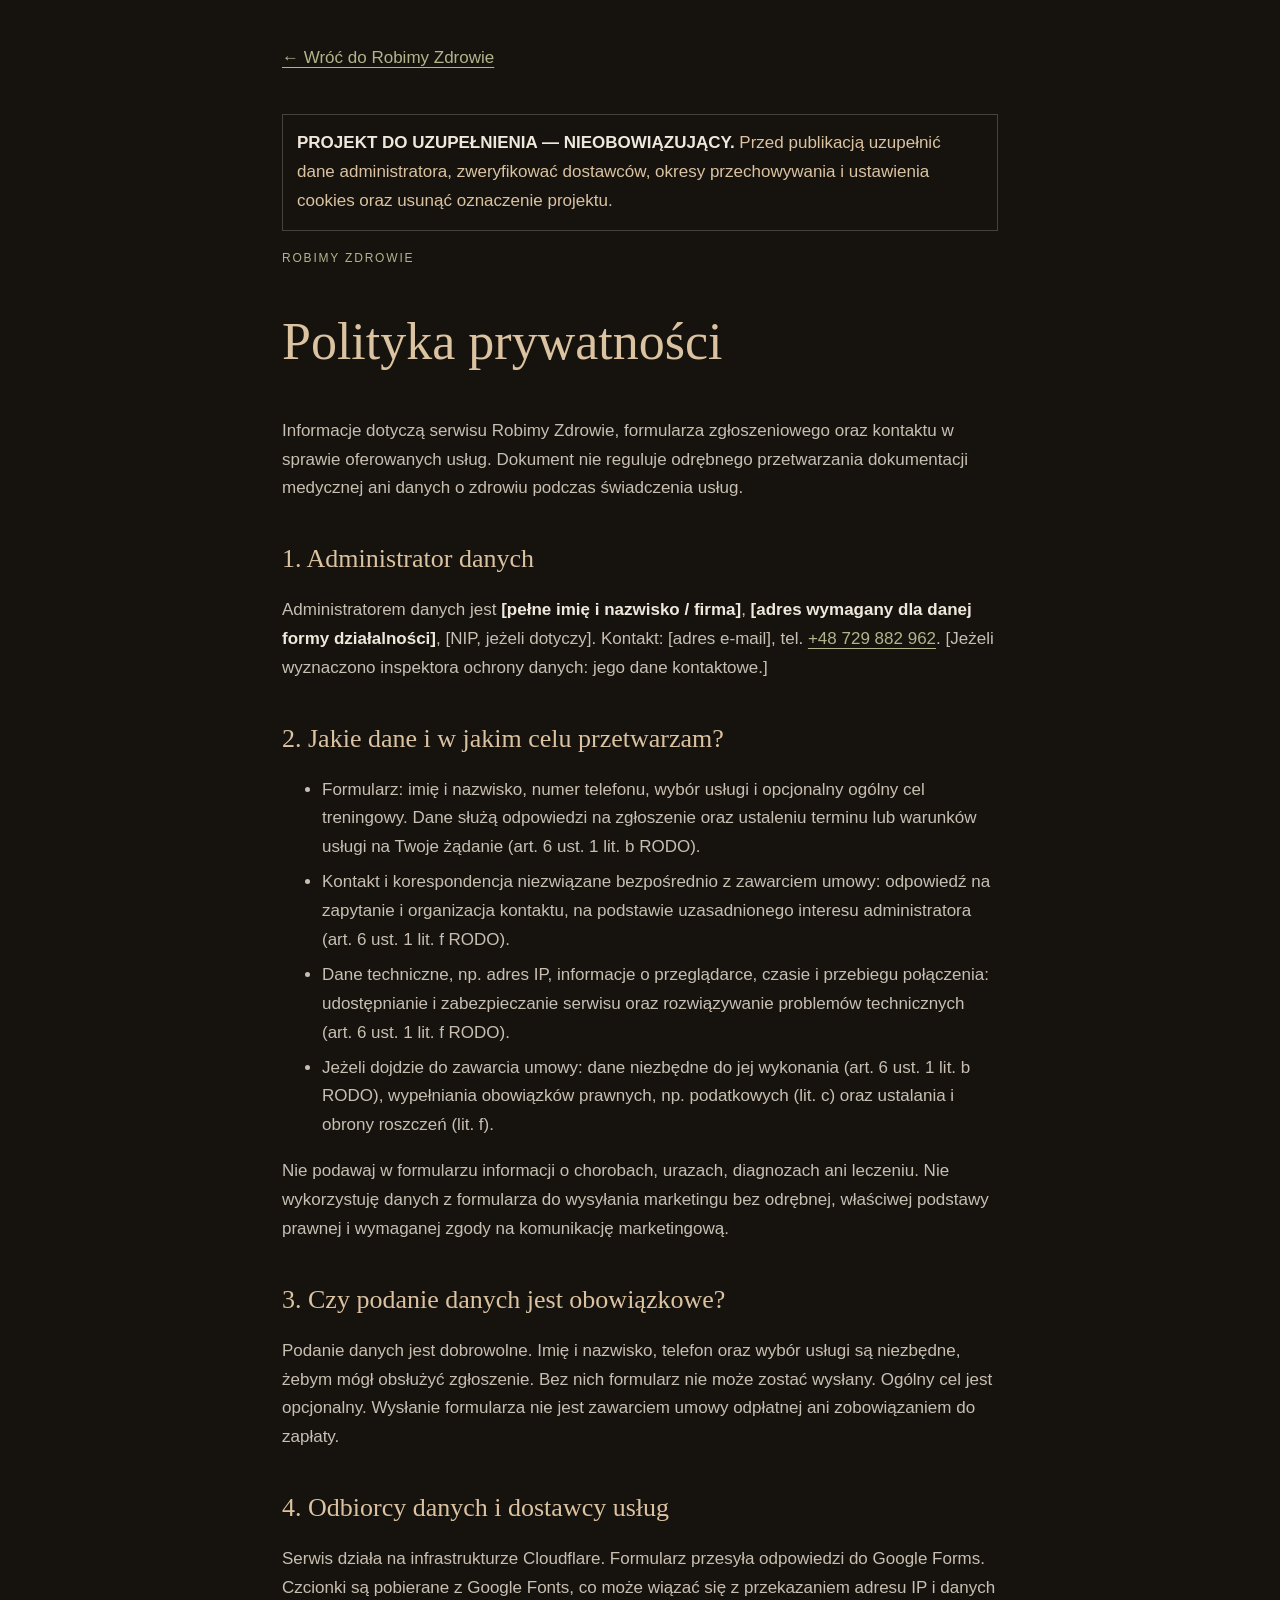
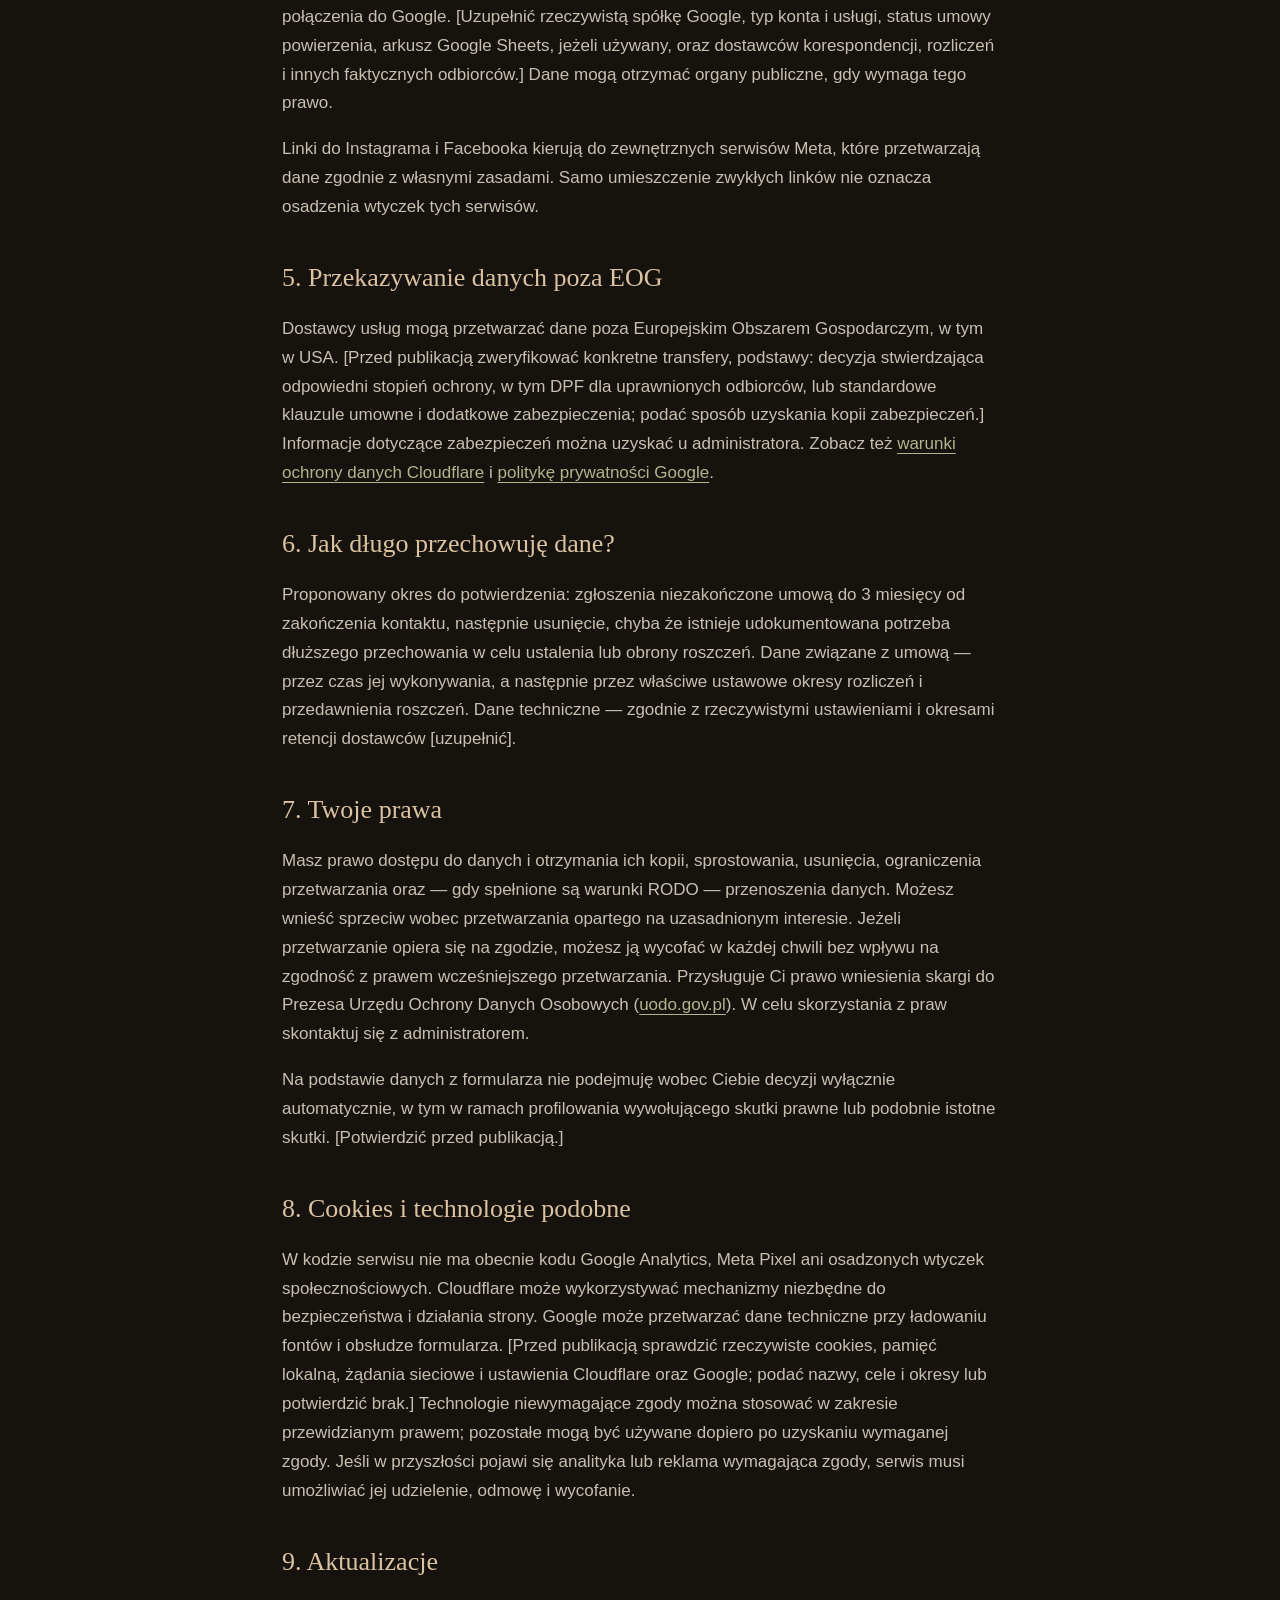
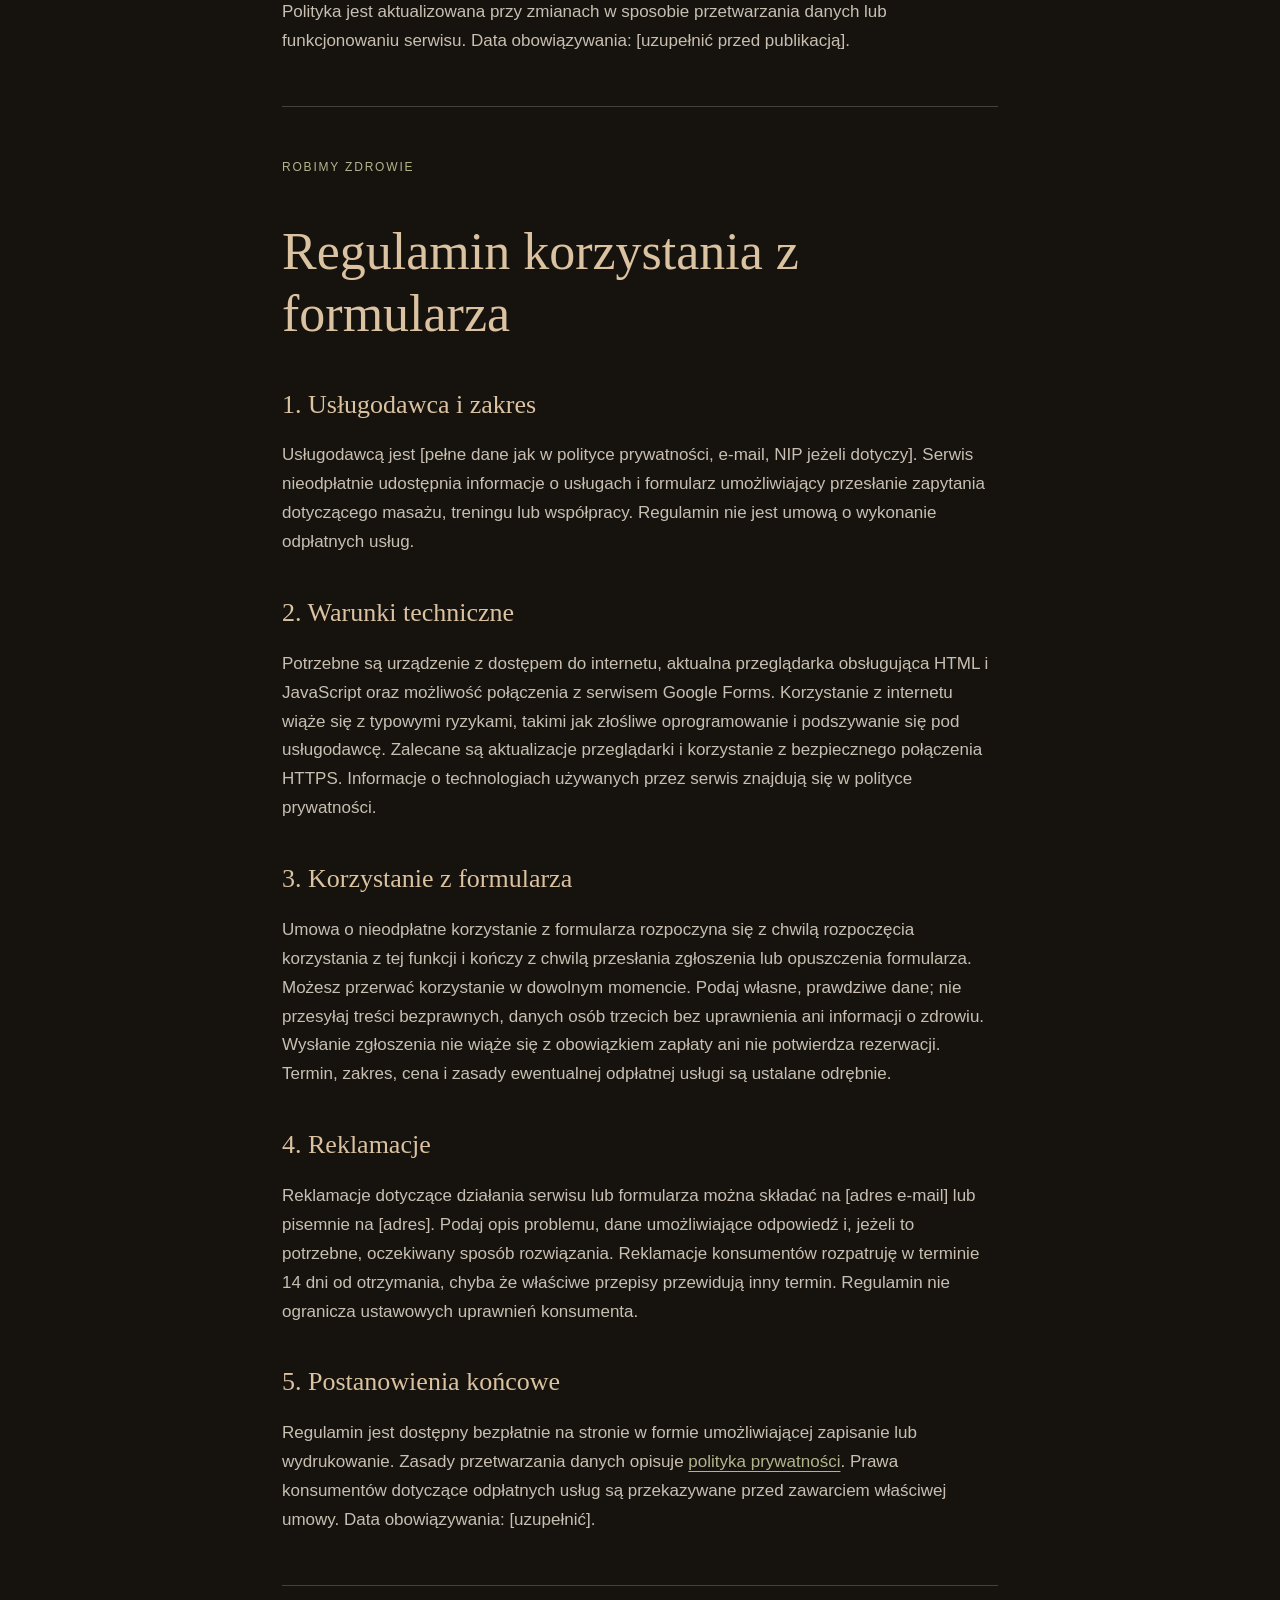
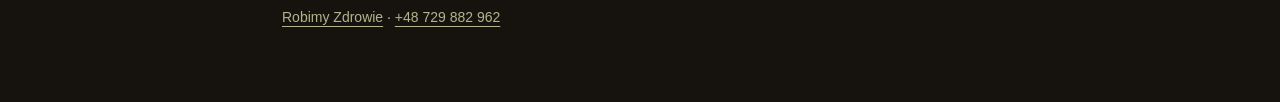
==== prywatnosc.html @ ea554af4 "Draft privacy notice and electronic form terms pending verified business details" ====
<!doctype html>
<html lang="pl">
<head>
<meta charset="utf-8"><meta name="viewport" content="width=device-width,initial-scale=1">
<meta name="robots" content="noindex,nofollow">
<title>Polityka prywatności i regulamin formularza – Robimy Zdrowie</title>
<style>
:root{--night:#16130f;--cream:#f0e8dc;--muted:#c8bfb2;--gold:#dbc2a0;--olive:#b1b58c;--hair:rgba(236,228,216,.22)}
*{box-sizing:border-box}html{scroll-behavior:smooth}body{margin:0;background:var(--night);color:var(--muted);font:17px/1.7 Arial,sans-serif}main{max-width:760px;margin:auto;padding:44px 22px 72px}h1,h2{font:400 32px/1.2 Georgia,serif;color:var(--gold)}h1{font-size:clamp(34px,5vw,52px)}h2{font-size:26px;margin-top:40px}a{color:var(--olive);text-underline-offset:4px}strong{color:var(--cream)}.back{display:inline-block;margin-bottom:24px}.draft{border:1px solid var(--hair);padding:14px;color:var(--gold)}.kicker{font-size:12px;letter-spacing:.15em;text-transform:uppercase;color:var(--olive)}section{scroll-margin-top:24px}hr{border:0;border-top:1px solid var(--hair);margin:50px 0}li{margin:6px 0}footer{margin-top:50px;padding-top:20px;border-top:1px solid var(--hair);font-size:14px}
</style>
</head>
<body><main>
<a class="back" href="./index.html">← Wróć do Robimy Zdrowie</a>
<p class="draft"><strong>PROJEKT DO UZUPEŁNIENIA — NIEOBOWIĄZUJĄCY.</strong> Przed publikacją uzupełnić dane administratora, zweryfikować dostawców, okresy przechowywania i ustawienia cookies oraz usunąć oznaczenie projektu.</p>
<section id="prywatnosc"><p class="kicker">Robimy Zdrowie</p><h1>Polityka prywatności</h1>
<p>Informacje dotyczą serwisu Robimy Zdrowie, formularza zgłoszeniowego oraz kontaktu w sprawie oferowanych usług. Dokument nie reguluje odrębnego przetwarzania dokumentacji medycznej ani danych o zdrowiu podczas świadczenia usług.</p>
<h2>1. Administrator danych</h2>
<p>Administratorem danych jest <strong>[pełne imię i nazwisko / firma]</strong>, <strong>[adres wymagany dla danej formy działalności]</strong>, [NIP, jeżeli dotyczy]. Kontakt: [adres e-mail], tel. <a href="tel:+48729882962">+48 729 882 962</a>. [Jeżeli wyznaczono inspektora ochrony danych: jego dane kontaktowe.]</p>
<h2>2. Jakie dane i w jakim celu przetwarzam?</h2>
<ul><li>Formularz: imię i nazwisko, numer telefonu, wybór usługi i opcjonalny ogólny cel treningowy. Dane służą odpowiedzi na zgłoszenie oraz ustaleniu terminu lub warunków usługi na Twoje żądanie (art. 6 ust. 1 lit. b RODO).</li><li>Kontakt i korespondencja niezwiązane bezpośrednio z zawarciem umowy: odpowiedź na zapytanie i organizacja kontaktu, na podstawie uzasadnionego interesu administratora (art. 6 ust. 1 lit. f RODO).</li><li>Dane techniczne, np. adres IP, informacje o przeglądarce, czasie i przebiegu połączenia: udostępnianie i zabezpieczanie serwisu oraz rozwiązywanie problemów technicznych (art. 6 ust. 1 lit. f RODO).</li><li>Jeżeli dojdzie do zawarcia umowy: dane niezbędne do jej wykonania (art. 6 ust. 1 lit. b RODO), wypełniania obowiązków prawnych, np. podatkowych (lit. c) oraz ustalania i obrony roszczeń (lit. f).</li></ul>
<p>Nie podawaj w formularzu informacji o chorobach, urazach, diagnozach ani leczeniu. Nie wykorzystuję danych z formularza do wysyłania marketingu bez odrębnej, właściwej podstawy prawnej i wymaganej zgody na komunikację marketingową.</p>
<h2>3. Czy podanie danych jest obowiązkowe?</h2><p>Podanie danych jest dobrowolne. Imię i nazwisko, telefon oraz wybór usługi są niezbędne, żebym mógł obsłużyć zgłoszenie. Bez nich formularz nie może zostać wysłany. Ogólny cel jest opcjonalny. Wysłanie formularza nie jest zawarciem umowy odpłatnej ani zobowiązaniem do zapłaty.</p>
<h2>4. Odbiorcy danych i dostawcy usług</h2><p>Serwis działa na infrastrukturze Cloudflare. Formularz przesyła odpowiedzi do Google Forms. Czcionki są pobierane z Google Fonts, co może wiązać się z przekazaniem adresu IP i danych połączenia do Google. [Uzupełnić rzeczywistą spółkę Google, typ konta i usługi, status umowy powierzenia, arkusz Google Sheets, jeżeli używany, oraz dostawców korespondencji, rozliczeń i innych faktycznych odbiorców.] Dane mogą otrzymać organy publiczne, gdy wymaga tego prawo.</p>
<p>Linki do Instagrama i Facebooka kierują do zewnętrznych serwisów Meta, które przetwarzają dane zgodnie z własnymi zasadami. Samo umieszczenie zwykłych linków nie oznacza osadzenia wtyczek tych serwisów.</p>
<h2>5. Przekazywanie danych poza EOG</h2><p>Dostawcy usług mogą przetwarzać dane poza Europejskim Obszarem Gospodarczym, w tym w USA. [Przed publikacją zweryfikować konkretne transfery, podstawy: decyzja stwierdzająca odpowiedni stopień ochrony, w tym DPF dla uprawnionych odbiorców, lub standardowe klauzule umowne i dodatkowe zabezpieczenia; podać sposób uzyskania kopii zabezpieczeń.] Informacje dotyczące zabezpieczeń można uzyskać u administratora. Zobacz też <a href="https://www.cloudflare.com/cloudflare-customer-dpa/">warunki ochrony danych Cloudflare</a> i <a href="https://policies.google.com/privacy?hl=pl">politykę prywatności Google</a>.</p>
<h2>6. Jak długo przechowuję dane?</h2><p>Proponowany okres do potwierdzenia: zgłoszenia niezakończone umową do 3 miesięcy od zakończenia kontaktu, następnie usunięcie, chyba że istnieje udokumentowana potrzeba dłuższego przechowania w celu ustalenia lub obrony roszczeń. Dane związane z umową — przez czas jej wykonywania, a następnie przez właściwe ustawowe okresy rozliczeń i przedawnienia roszczeń. Dane techniczne — zgodnie z rzeczywistymi ustawieniami i okresami retencji dostawców [uzupełnić].</p>
<h2>7. Twoje prawa</h2><p>Masz prawo dostępu do danych i otrzymania ich kopii, sprostowania, usunięcia, ograniczenia przetwarzania oraz — gdy spełnione są warunki RODO — przenoszenia danych. Możesz wnieść sprzeciw wobec przetwarzania opartego na uzasadnionym interesie. Jeżeli przetwarzanie opiera się na zgodzie, możesz ją wycofać w każdej chwili bez wpływu na zgodność z prawem wcześniejszego przetwarzania. Przysługuje Ci prawo wniesienia skargi do Prezesa Urzędu Ochrony Danych Osobowych (<a href="https://uodo.gov.pl/">uodo.gov.pl</a>). W celu skorzystania z praw skontaktuj się z administratorem.</p>
<p>Na podstawie danych z formularza nie podejmuję wobec Ciebie decyzji wyłącznie automatycznie, w tym w ramach profilowania wywołującego skutki prawne lub podobnie istotne skutki. [Potwierdzić przed publikacją.]</p>
<h2>8. Cookies i technologie podobne</h2><p>W kodzie serwisu nie ma obecnie kodu Google Analytics, Meta Pixel ani osadzonych wtyczek społecznościowych. Cloudflare może wykorzystywać mechanizmy niezbędne do bezpieczeństwa i działania strony. Google może przetwarzać dane techniczne przy ładowaniu fontów i obsłudze formularza. [Przed publikacją sprawdzić rzeczywiste cookies, pamięć lokalną, żądania sieciowe i ustawienia Cloudflare oraz Google; podać nazwy, cele i okresy lub potwierdzić brak.] Technologie niewymagające zgody można stosować w zakresie przewidzianym prawem; pozostałe mogą być używane dopiero po uzyskaniu wymaganej zgody. Jeśli w przyszłości pojawi się analityka lub reklama wymagająca zgody, serwis musi umożliwiać jej udzielenie, odmowę i wycofanie.</p>
<h2>9. Aktualizacje</h2><p>Polityka jest aktualizowana przy zmianach w sposobie przetwarzania danych lub funkcjonowaniu serwisu. Data obowiązywania: [uzupełnić przed publikacją].</p></section>
<hr>
<section id="regulamin"><p class="kicker">Robimy Zdrowie</p><h1>Regulamin korzystania z formularza</h1>
<h2>1. Usługodawca i zakres</h2><p>Usługodawcą jest [pełne dane jak w polityce prywatności, e-mail, NIP jeżeli dotyczy]. Serwis nieodpłatnie udostępnia informacje o usługach i formularz umożliwiający przesłanie zapytania dotyczącego masażu, treningu lub współpracy. Regulamin nie jest umową o wykonanie odpłatnych usług.</p>
<h2>2. Warunki techniczne</h2><p>Potrzebne są urządzenie z dostępem do internetu, aktualna przeglądarka obsługująca HTML i JavaScript oraz możliwość połączenia z serwisem Google Forms. Korzystanie z internetu wiąże się z typowymi ryzykami, takimi jak złośliwe oprogramowanie i podszywanie się pod usługodawcę. Zalecane są aktualizacje przeglądarki i korzystanie z bezpiecznego połączenia HTTPS. Informacje o technologiach używanych przez serwis znajdują się w polityce prywatności.</p>
<h2>3. Korzystanie z formularza</h2><p>Umowa o nieodpłatne korzystanie z formularza rozpoczyna się z chwilą rozpoczęcia korzystania z tej funkcji i kończy z chwilą przesłania zgłoszenia lub opuszczenia formularza. Możesz przerwać korzystanie w dowolnym momencie. Podaj własne, prawdziwe dane; nie przesyłaj treści bezprawnych, danych osób trzecich bez uprawnienia ani informacji o zdrowiu. Wysłanie zgłoszenia nie wiąże się z obowiązkiem zapłaty ani nie potwierdza rezerwacji. Termin, zakres, cena i zasady ewentualnej odpłatnej usługi są ustalane odrębnie.</p>
<h2>4. Reklamacje</h2><p>Reklamacje dotyczące działania serwisu lub formularza można składać na [adres e-mail] lub pisemnie na [adres]. Podaj opis problemu, dane umożliwiające odpowiedź i, jeżeli to potrzebne, oczekiwany sposób rozwiązania. Reklamacje konsumentów rozpatruję w terminie 14 dni od otrzymania, chyba że właściwe przepisy przewidują inny termin. Regulamin nie ogranicza ustawowych uprawnień konsumenta.</p>
<h2>5. Postanowienia końcowe</h2><p>Regulamin jest dostępny bezpłatnie na stronie w formie umożliwiającej zapisanie lub wydrukowanie. Zasady przetwarzania danych opisuje <a href="#prywatnosc">polityka prywatności</a>. Prawa konsumentów dotyczące odpłatnych usług są przekazywane przed zawarciem właściwej umowy. Data obowiązywania: [uzupełnić].</p>
</section><footer><a href="./index.html">Robimy Zdrowie</a> · <a href="tel:+48729882962">+48 729 882 962</a></footer>
</main></body></html>
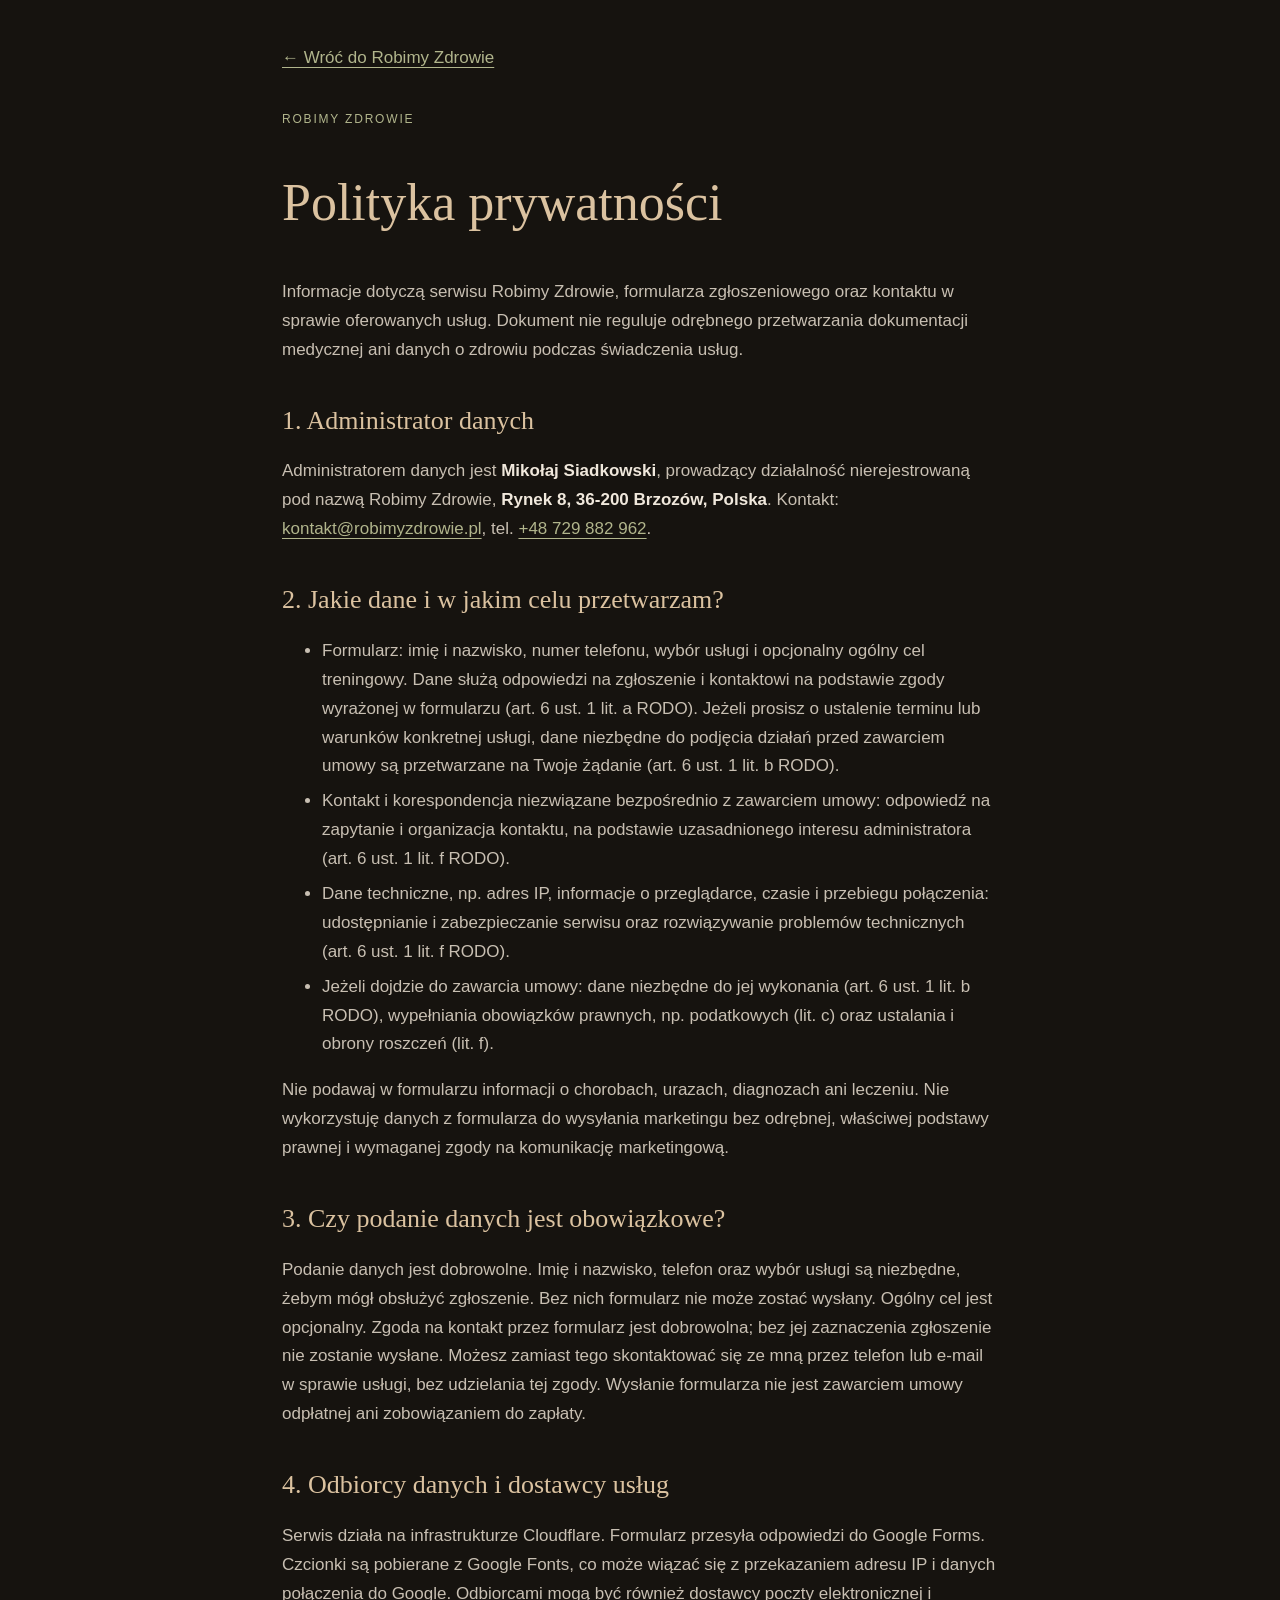
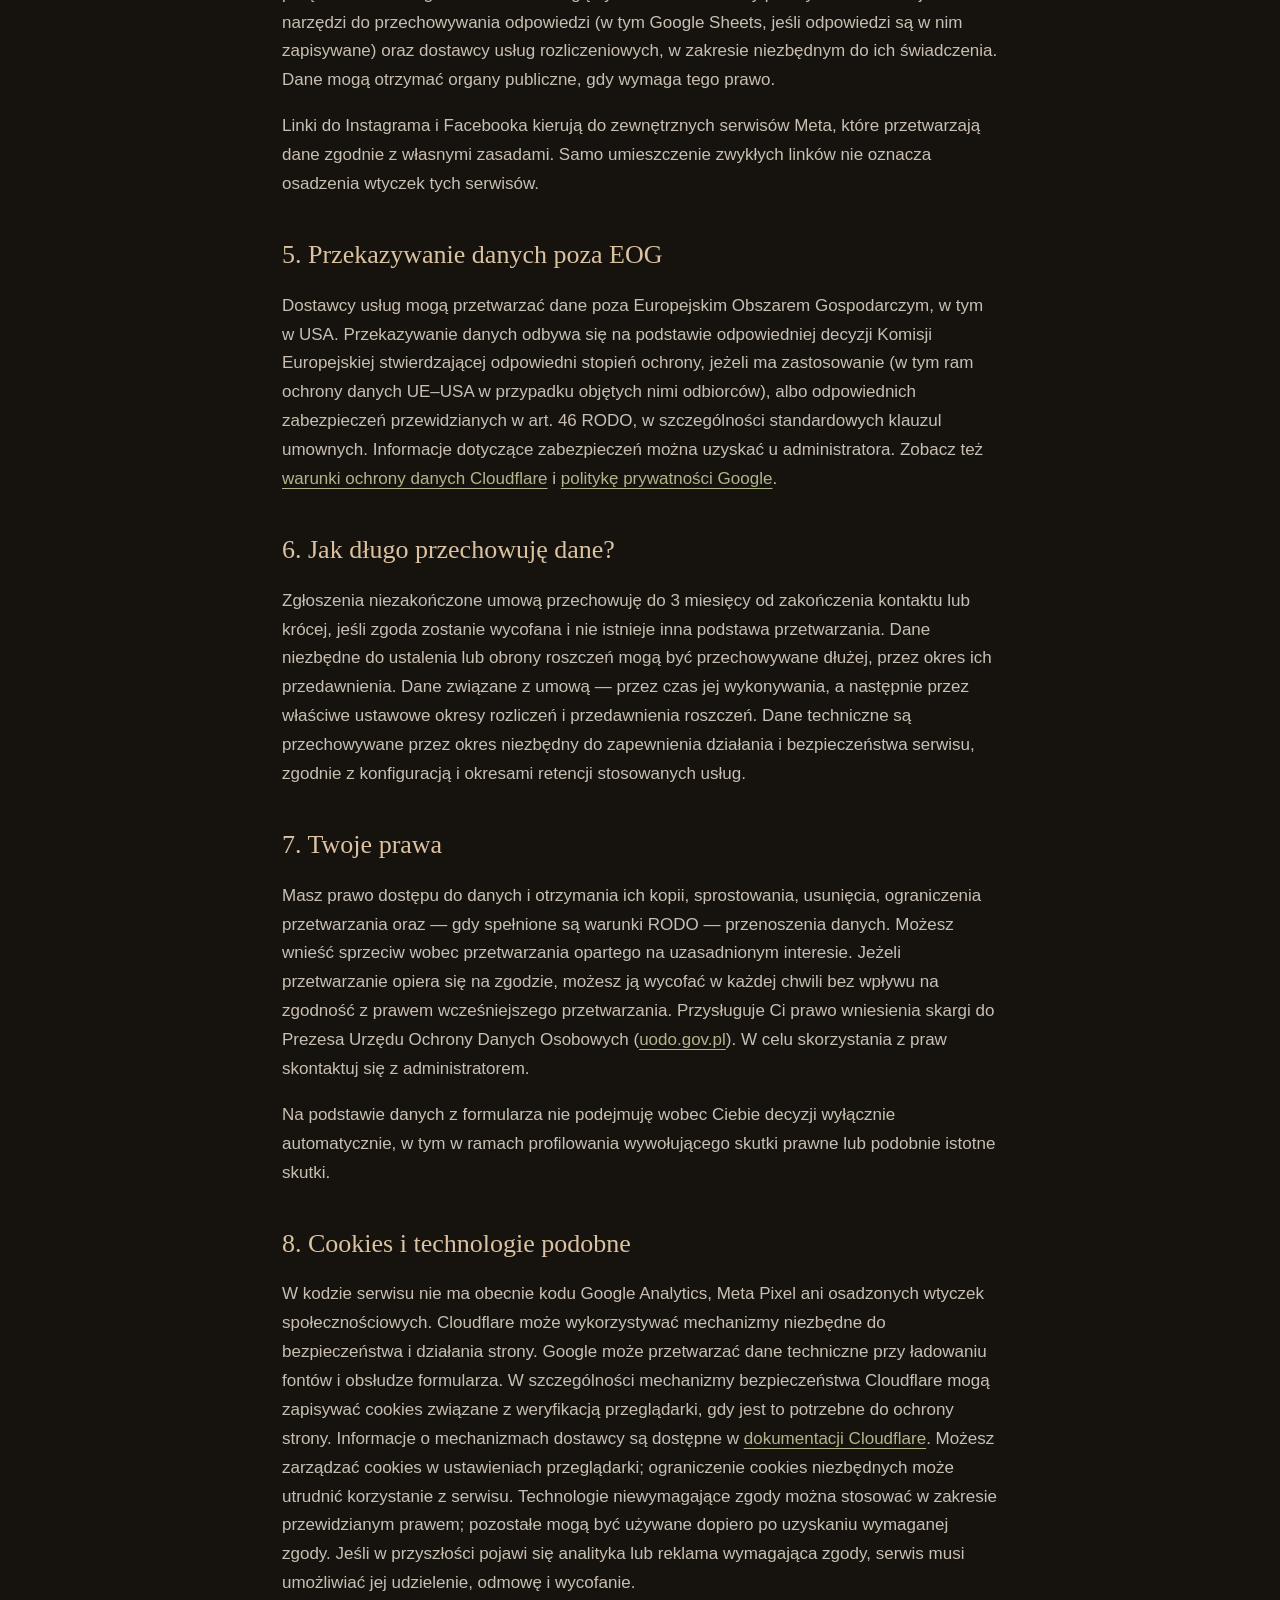
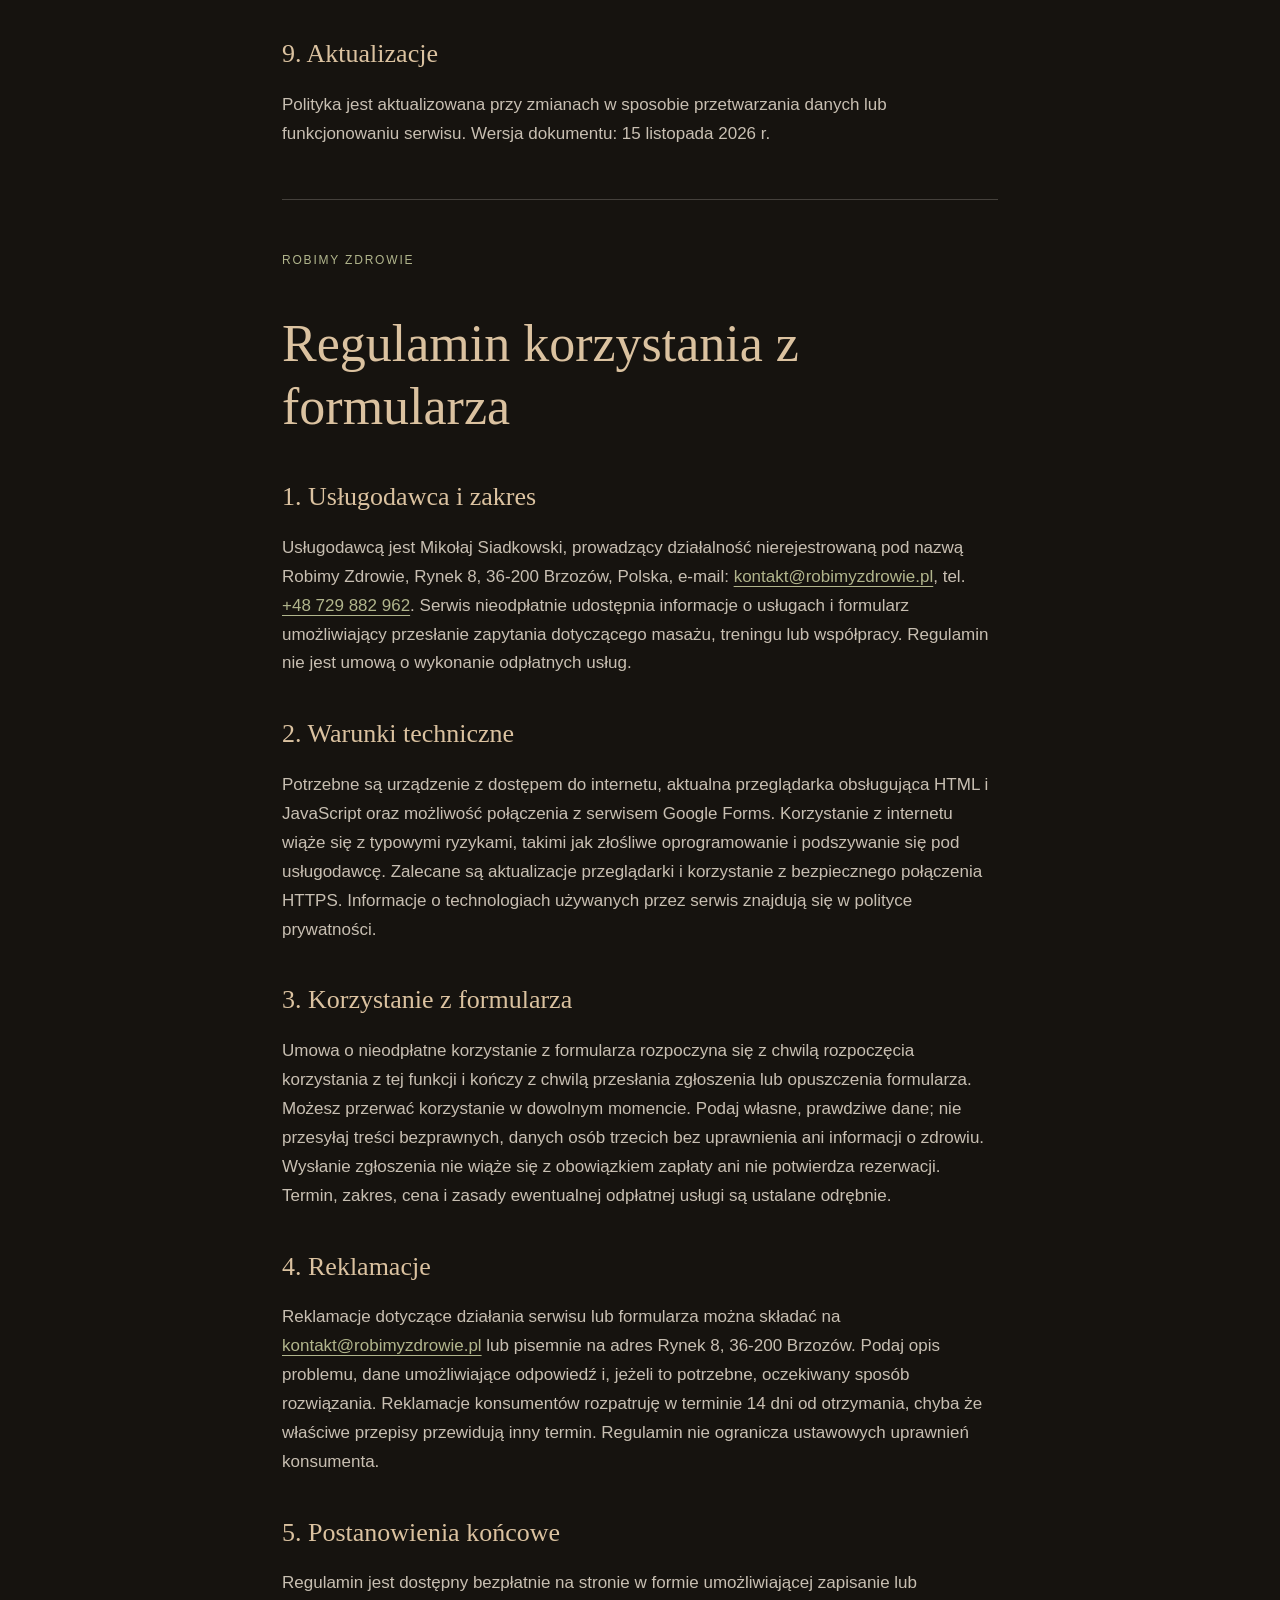
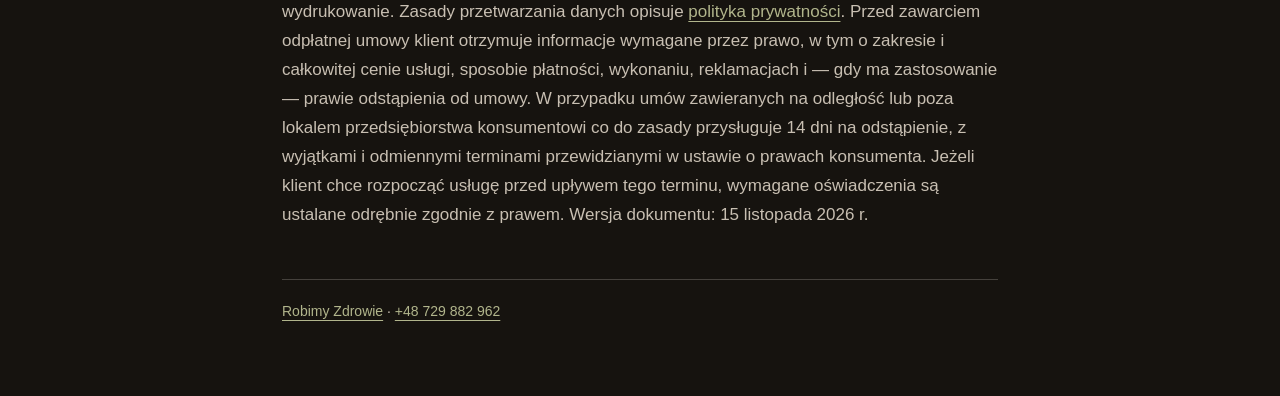
==== commit 8e70ae37: "Publish privacy policy and contact form terms for Robimy Zdrowie" ====
--- a/prywatnosc.html
+++ b/prywatnosc.html
@@ -11,29 +11,29 @@
 </head>
 <body><main>
 <a class="back" href="./index.html">← Wróć do Robimy Zdrowie</a>
-<p class="draft"><strong>PROJEKT DO UZUPEŁNIENIA — NIEOBOWIĄZUJĄCY.</strong> Przed publikacją uzupełnić dane administratora, zweryfikować dostawców, okresy przechowywania i ustawienia cookies oraz usunąć oznaczenie projektu.</p>
+
 <section id="prywatnosc"><p class="kicker">Robimy Zdrowie</p><h1>Polityka prywatności</h1>
 <p>Informacje dotyczą serwisu Robimy Zdrowie, formularza zgłoszeniowego oraz kontaktu w sprawie oferowanych usług. Dokument nie reguluje odrębnego przetwarzania dokumentacji medycznej ani danych o zdrowiu podczas świadczenia usług.</p>
 <h2>1. Administrator danych</h2>
-<p>Administratorem danych jest <strong>[pełne imię i nazwisko / firma]</strong>, <strong>[adres wymagany dla danej formy działalności]</strong>, [NIP, jeżeli dotyczy]. Kontakt: [adres e-mail], tel. <a href="tel:+48729882962">+48 729 882 962</a>. [Jeżeli wyznaczono inspektora ochrony danych: jego dane kontaktowe.]</p>
+<p>Administratorem danych jest <strong>Mikołaj Siadkowski</strong>, prowadzący działalność nierejestrowaną pod nazwą Robimy Zdrowie, <strong>Rynek 8, 36-200 Brzozów, Polska</strong>. Kontakt: <a href="mailto:kontakt@robimyzdrowie.pl">kontakt@robimyzdrowie.pl</a>, tel. <a href="tel:+48729882962">+48 729 882 962</a>.</p>
 <h2>2. Jakie dane i w jakim celu przetwarzam?</h2>
-<ul><li>Formularz: imię i nazwisko, numer telefonu, wybór usługi i opcjonalny ogólny cel treningowy. Dane służą odpowiedzi na zgłoszenie oraz ustaleniu terminu lub warunków usługi na Twoje żądanie (art. 6 ust. 1 lit. b RODO).</li><li>Kontakt i korespondencja niezwiązane bezpośrednio z zawarciem umowy: odpowiedź na zapytanie i organizacja kontaktu, na podstawie uzasadnionego interesu administratora (art. 6 ust. 1 lit. f RODO).</li><li>Dane techniczne, np. adres IP, informacje o przeglądarce, czasie i przebiegu połączenia: udostępnianie i zabezpieczanie serwisu oraz rozwiązywanie problemów technicznych (art. 6 ust. 1 lit. f RODO).</li><li>Jeżeli dojdzie do zawarcia umowy: dane niezbędne do jej wykonania (art. 6 ust. 1 lit. b RODO), wypełniania obowiązków prawnych, np. podatkowych (lit. c) oraz ustalania i obrony roszczeń (lit. f).</li></ul>
+<ul><li>Formularz: imię i nazwisko, numer telefonu, wybór usługi i opcjonalny ogólny cel treningowy. Dane służą odpowiedzi na zgłoszenie i kontaktowi na podstawie zgody wyrażonej w formularzu (art. 6 ust. 1 lit. a RODO). Jeżeli prosisz o ustalenie terminu lub warunków konkretnej usługi, dane niezbędne do podjęcia działań przed zawarciem umowy są przetwarzane na Twoje żądanie (art. 6 ust. 1 lit. b RODO).</li><li>Kontakt i korespondencja niezwiązane bezpośrednio z zawarciem umowy: odpowiedź na zapytanie i organizacja kontaktu, na podstawie uzasadnionego interesu administratora (art. 6 ust. 1 lit. f RODO).</li><li>Dane techniczne, np. adres IP, informacje o przeglądarce, czasie i przebiegu połączenia: udostępnianie i zabezpieczanie serwisu oraz rozwiązywanie problemów technicznych (art. 6 ust. 1 lit. f RODO).</li><li>Jeżeli dojdzie do zawarcia umowy: dane niezbędne do jej wykonania (art. 6 ust. 1 lit. b RODO), wypełniania obowiązków prawnych, np. podatkowych (lit. c) oraz ustalania i obrony roszczeń (lit. f).</li></ul>
 <p>Nie podawaj w formularzu informacji o chorobach, urazach, diagnozach ani leczeniu. Nie wykorzystuję danych z formularza do wysyłania marketingu bez odrębnej, właściwej podstawy prawnej i wymaganej zgody na komunikację marketingową.</p>
-<h2>3. Czy podanie danych jest obowiązkowe?</h2><p>Podanie danych jest dobrowolne. Imię i nazwisko, telefon oraz wybór usługi są niezbędne, żebym mógł obsłużyć zgłoszenie. Bez nich formularz nie może zostać wysłany. Ogólny cel jest opcjonalny. Wysłanie formularza nie jest zawarciem umowy odpłatnej ani zobowiązaniem do zapłaty.</p>
-<h2>4. Odbiorcy danych i dostawcy usług</h2><p>Serwis działa na infrastrukturze Cloudflare. Formularz przesyła odpowiedzi do Google Forms. Czcionki są pobierane z Google Fonts, co może wiązać się z przekazaniem adresu IP i danych połączenia do Google. [Uzupełnić rzeczywistą spółkę Google, typ konta i usługi, status umowy powierzenia, arkusz Google Sheets, jeżeli używany, oraz dostawców korespondencji, rozliczeń i innych faktycznych odbiorców.] Dane mogą otrzymać organy publiczne, gdy wymaga tego prawo.</p>
+<h2>3. Czy podanie danych jest obowiązkowe?</h2><p>Podanie danych jest dobrowolne. Imię i nazwisko, telefon oraz wybór usługi są niezbędne, żebym mógł obsłużyć zgłoszenie. Bez nich formularz nie może zostać wysłany. Ogólny cel jest opcjonalny. Zgoda na kontakt przez formularz jest dobrowolna; bez jej zaznaczenia zgłoszenie nie zostanie wysłane. Możesz zamiast tego skontaktować się ze mną przez telefon lub e-mail w sprawie usługi, bez udzielania tej zgody. Wysłanie formularza nie jest zawarciem umowy odpłatnej ani zobowiązaniem do zapłaty.</p>
+<h2>4. Odbiorcy danych i dostawcy usług</h2><p>Serwis działa na infrastrukturze Cloudflare. Formularz przesyła odpowiedzi do Google Forms. Czcionki są pobierane z Google Fonts, co może wiązać się z przekazaniem adresu IP i danych połączenia do Google. Odbiorcami mogą być również dostawcy poczty elektronicznej i narzędzi do przechowywania odpowiedzi (w tym Google Sheets, jeśli odpowiedzi są w nim zapisywane) oraz dostawcy usług rozliczeniowych, w zakresie niezbędnym do ich świadczenia. Dane mogą otrzymać organy publiczne, gdy wymaga tego prawo.</p>
 <p>Linki do Instagrama i Facebooka kierują do zewnętrznych serwisów Meta, które przetwarzają dane zgodnie z własnymi zasadami. Samo umieszczenie zwykłych linków nie oznacza osadzenia wtyczek tych serwisów.</p>
-<h2>5. Przekazywanie danych poza EOG</h2><p>Dostawcy usług mogą przetwarzać dane poza Europejskim Obszarem Gospodarczym, w tym w USA. [Przed publikacją zweryfikować konkretne transfery, podstawy: decyzja stwierdzająca odpowiedni stopień ochrony, w tym DPF dla uprawnionych odbiorców, lub standardowe klauzule umowne i dodatkowe zabezpieczenia; podać sposób uzyskania kopii zabezpieczeń.] Informacje dotyczące zabezpieczeń można uzyskać u administratora. Zobacz też <a href="https://www.cloudflare.com/cloudflare-customer-dpa/">warunki ochrony danych Cloudflare</a> i <a href="https://policies.google.com/privacy?hl=pl">politykę prywatności Google</a>.</p>
-<h2>6. Jak długo przechowuję dane?</h2><p>Proponowany okres do potwierdzenia: zgłoszenia niezakończone umową do 3 miesięcy od zakończenia kontaktu, następnie usunięcie, chyba że istnieje udokumentowana potrzeba dłuższego przechowania w celu ustalenia lub obrony roszczeń. Dane związane z umową — przez czas jej wykonywania, a następnie przez właściwe ustawowe okresy rozliczeń i przedawnienia roszczeń. Dane techniczne — zgodnie z rzeczywistymi ustawieniami i okresami retencji dostawców [uzupełnić].</p>
+<h2>5. Przekazywanie danych poza EOG</h2><p>Dostawcy usług mogą przetwarzać dane poza Europejskim Obszarem Gospodarczym, w tym w USA. Przekazywanie danych odbywa się na podstawie odpowiedniej decyzji Komisji Europejskiej stwierdzającej odpowiedni stopień ochrony, jeżeli ma zastosowanie (w tym ram ochrony danych UE–USA w przypadku objętych nimi odbiorców), albo odpowiednich zabezpieczeń przewidzianych w art. 46 RODO, w szczególności standardowych klauzul umownych. Informacje dotyczące zabezpieczeń można uzyskać u administratora. Zobacz też <a href="https://www.cloudflare.com/cloudflare-customer-dpa/">warunki ochrony danych Cloudflare</a> i <a href="https://policies.google.com/privacy?hl=pl">politykę prywatności Google</a>.</p>
+<h2>6. Jak długo przechowuję dane?</h2><p>Zgłoszenia niezakończone umową przechowuję do 3 miesięcy od zakończenia kontaktu lub krócej, jeśli zgoda zostanie wycofana i nie istnieje inna podstawa przetwarzania. Dane niezbędne do ustalenia lub obrony roszczeń mogą być przechowywane dłużej, przez okres ich przedawnienia. Dane związane z umową — przez czas jej wykonywania, a następnie przez właściwe ustawowe okresy rozliczeń i przedawnienia roszczeń. Dane techniczne są przechowywane przez okres niezbędny do zapewnienia działania i bezpieczeństwa serwisu, zgodnie z konfiguracją i okresami retencji stosowanych usług.</p>
 <h2>7. Twoje prawa</h2><p>Masz prawo dostępu do danych i otrzymania ich kopii, sprostowania, usunięcia, ograniczenia przetwarzania oraz — gdy spełnione są warunki RODO — przenoszenia danych. Możesz wnieść sprzeciw wobec przetwarzania opartego na uzasadnionym interesie. Jeżeli przetwarzanie opiera się na zgodzie, możesz ją wycofać w każdej chwili bez wpływu na zgodność z prawem wcześniejszego przetwarzania. Przysługuje Ci prawo wniesienia skargi do Prezesa Urzędu Ochrony Danych Osobowych (<a href="https://uodo.gov.pl/">uodo.gov.pl</a>). W celu skorzystania z praw skontaktuj się z administratorem.</p>
-<p>Na podstawie danych z formularza nie podejmuję wobec Ciebie decyzji wyłącznie automatycznie, w tym w ramach profilowania wywołującego skutki prawne lub podobnie istotne skutki. [Potwierdzić przed publikacją.]</p>
-<h2>8. Cookies i technologie podobne</h2><p>W kodzie serwisu nie ma obecnie kodu Google Analytics, Meta Pixel ani osadzonych wtyczek społecznościowych. Cloudflare może wykorzystywać mechanizmy niezbędne do bezpieczeństwa i działania strony. Google może przetwarzać dane techniczne przy ładowaniu fontów i obsłudze formularza. [Przed publikacją sprawdzić rzeczywiste cookies, pamięć lokalną, żądania sieciowe i ustawienia Cloudflare oraz Google; podać nazwy, cele i okresy lub potwierdzić brak.] Technologie niewymagające zgody można stosować w zakresie przewidzianym prawem; pozostałe mogą być używane dopiero po uzyskaniu wymaganej zgody. Jeśli w przyszłości pojawi się analityka lub reklama wymagająca zgody, serwis musi umożliwiać jej udzielenie, odmowę i wycofanie.</p>
-<h2>9. Aktualizacje</h2><p>Polityka jest aktualizowana przy zmianach w sposobie przetwarzania danych lub funkcjonowaniu serwisu. Data obowiązywania: [uzupełnić przed publikacją].</p></section>
+<p>Na podstawie danych z formularza nie podejmuję wobec Ciebie decyzji wyłącznie automatycznie, w tym w ramach profilowania wywołującego skutki prawne lub podobnie istotne skutki.</p>
+<h2>8. Cookies i technologie podobne</h2><p>W kodzie serwisu nie ma obecnie kodu Google Analytics, Meta Pixel ani osadzonych wtyczek społecznościowych. Cloudflare może wykorzystywać mechanizmy niezbędne do bezpieczeństwa i działania strony. Google może przetwarzać dane techniczne przy ładowaniu fontów i obsłudze formularza. W szczególności mechanizmy bezpieczeństwa Cloudflare mogą zapisywać cookies związane z weryfikacją przeglądarki, gdy jest to potrzebne do ochrony strony. Informacje o mechanizmach dostawcy są dostępne w <a href="https://developers.cloudflare.com/fundamentals/reference/policies-compliances/cloudflare-cookies/">dokumentacji Cloudflare</a>. Możesz zarządzać cookies w ustawieniach przeglądarki; ograniczenie cookies niezbędnych może utrudnić korzystanie z serwisu. Technologie niewymagające zgody można stosować w zakresie przewidzianym prawem; pozostałe mogą być używane dopiero po uzyskaniu wymaganej zgody. Jeśli w przyszłości pojawi się analityka lub reklama wymagająca zgody, serwis musi umożliwiać jej udzielenie, odmowę i wycofanie.</p>
+<h2>9. Aktualizacje</h2><p>Polityka jest aktualizowana przy zmianach w sposobie przetwarzania danych lub funkcjonowaniu serwisu. Wersja dokumentu: 15 listopada 2026 r.</p></section>
 <hr>
 <section id="regulamin"><p class="kicker">Robimy Zdrowie</p><h1>Regulamin korzystania z formularza</h1>
-<h2>1. Usługodawca i zakres</h2><p>Usługodawcą jest [pełne dane jak w polityce prywatności, e-mail, NIP jeżeli dotyczy]. Serwis nieodpłatnie udostępnia informacje o usługach i formularz umożliwiający przesłanie zapytania dotyczącego masażu, treningu lub współpracy. Regulamin nie jest umową o wykonanie odpłatnych usług.</p>
+<h2>1. Usługodawca i zakres</h2><p>Usługodawcą jest Mikołaj Siadkowski, prowadzący działalność nierejestrowaną pod nazwą Robimy Zdrowie, Rynek 8, 36-200 Brzozów, Polska, e-mail: <a href="mailto:kontakt@robimyzdrowie.pl">kontakt@robimyzdrowie.pl</a>, tel. <a href="tel:+48729882962">+48 729 882 962</a>. Serwis nieodpłatnie udostępnia informacje o usługach i formularz umożliwiający przesłanie zapytania dotyczącego masażu, treningu lub współpracy. Regulamin nie jest umową o wykonanie odpłatnych usług.</p>
 <h2>2. Warunki techniczne</h2><p>Potrzebne są urządzenie z dostępem do internetu, aktualna przeglądarka obsługująca HTML i JavaScript oraz możliwość połączenia z serwisem Google Forms. Korzystanie z internetu wiąże się z typowymi ryzykami, takimi jak złośliwe oprogramowanie i podszywanie się pod usługodawcę. Zalecane są aktualizacje przeglądarki i korzystanie z bezpiecznego połączenia HTTPS. Informacje o technologiach używanych przez serwis znajdują się w polityce prywatności.</p>
 <h2>3. Korzystanie z formularza</h2><p>Umowa o nieodpłatne korzystanie z formularza rozpoczyna się z chwilą rozpoczęcia korzystania z tej funkcji i kończy z chwilą przesłania zgłoszenia lub opuszczenia formularza. Możesz przerwać korzystanie w dowolnym momencie. Podaj własne, prawdziwe dane; nie przesyłaj treści bezprawnych, danych osób trzecich bez uprawnienia ani informacji o zdrowiu. Wysłanie zgłoszenia nie wiąże się z obowiązkiem zapłaty ani nie potwierdza rezerwacji. Termin, zakres, cena i zasady ewentualnej odpłatnej usługi są ustalane odrębnie.</p>
-<h2>4. Reklamacje</h2><p>Reklamacje dotyczące działania serwisu lub formularza można składać na [adres e-mail] lub pisemnie na [adres]. Podaj opis problemu, dane umożliwiające odpowiedź i, jeżeli to potrzebne, oczekiwany sposób rozwiązania. Reklamacje konsumentów rozpatruję w terminie 14 dni od otrzymania, chyba że właściwe przepisy przewidują inny termin. Regulamin nie ogranicza ustawowych uprawnień konsumenta.</p>
-<h2>5. Postanowienia końcowe</h2><p>Regulamin jest dostępny bezpłatnie na stronie w formie umożliwiającej zapisanie lub wydrukowanie. Zasady przetwarzania danych opisuje <a href="#prywatnosc">polityka prywatności</a>. Prawa konsumentów dotyczące odpłatnych usług są przekazywane przed zawarciem właściwej umowy. Data obowiązywania: [uzupełnić].</p>
+<h2>4. Reklamacje</h2><p>Reklamacje dotyczące działania serwisu lub formularza można składać na <a href="mailto:kontakt@robimyzdrowie.pl">kontakt@robimyzdrowie.pl</a> lub pisemnie na adres Rynek 8, 36-200 Brzozów. Podaj opis problemu, dane umożliwiające odpowiedź i, jeżeli to potrzebne, oczekiwany sposób rozwiązania. Reklamacje konsumentów rozpatruję w terminie 14 dni od otrzymania, chyba że właściwe przepisy przewidują inny termin. Regulamin nie ogranicza ustawowych uprawnień konsumenta.</p>
+<h2>5. Postanowienia końcowe</h2><p>Regulamin jest dostępny bezpłatnie na stronie w formie umożliwiającej zapisanie lub wydrukowanie. Zasady przetwarzania danych opisuje <a href="#prywatnosc">polityka prywatności</a>. Przed zawarciem odpłatnej umowy klient otrzymuje informacje wymagane przez prawo, w tym o zakresie i całkowitej cenie usługi, sposobie płatności, wykonaniu, reklamacjach i — gdy ma zastosowanie — prawie odstąpienia od umowy. W przypadku umów zawieranych na odległość lub poza lokalem przedsiębiorstwa konsumentowi co do zasady przysługuje 14 dni na odstąpienie, z wyjątkami i odmiennymi terminami przewidzianymi w ustawie o prawach konsumenta. Jeżeli klient chce rozpocząć usługę przed upływem tego terminu, wymagane oświadczenia są ustalane odrębnie zgodnie z prawem. Wersja dokumentu: 15 listopada 2026 r.</p>
 </section><footer><a href="./index.html">Robimy Zdrowie</a> · <a href="tel:+48729882962">+48 729 882 962</a></footer>
 </main></body></html>
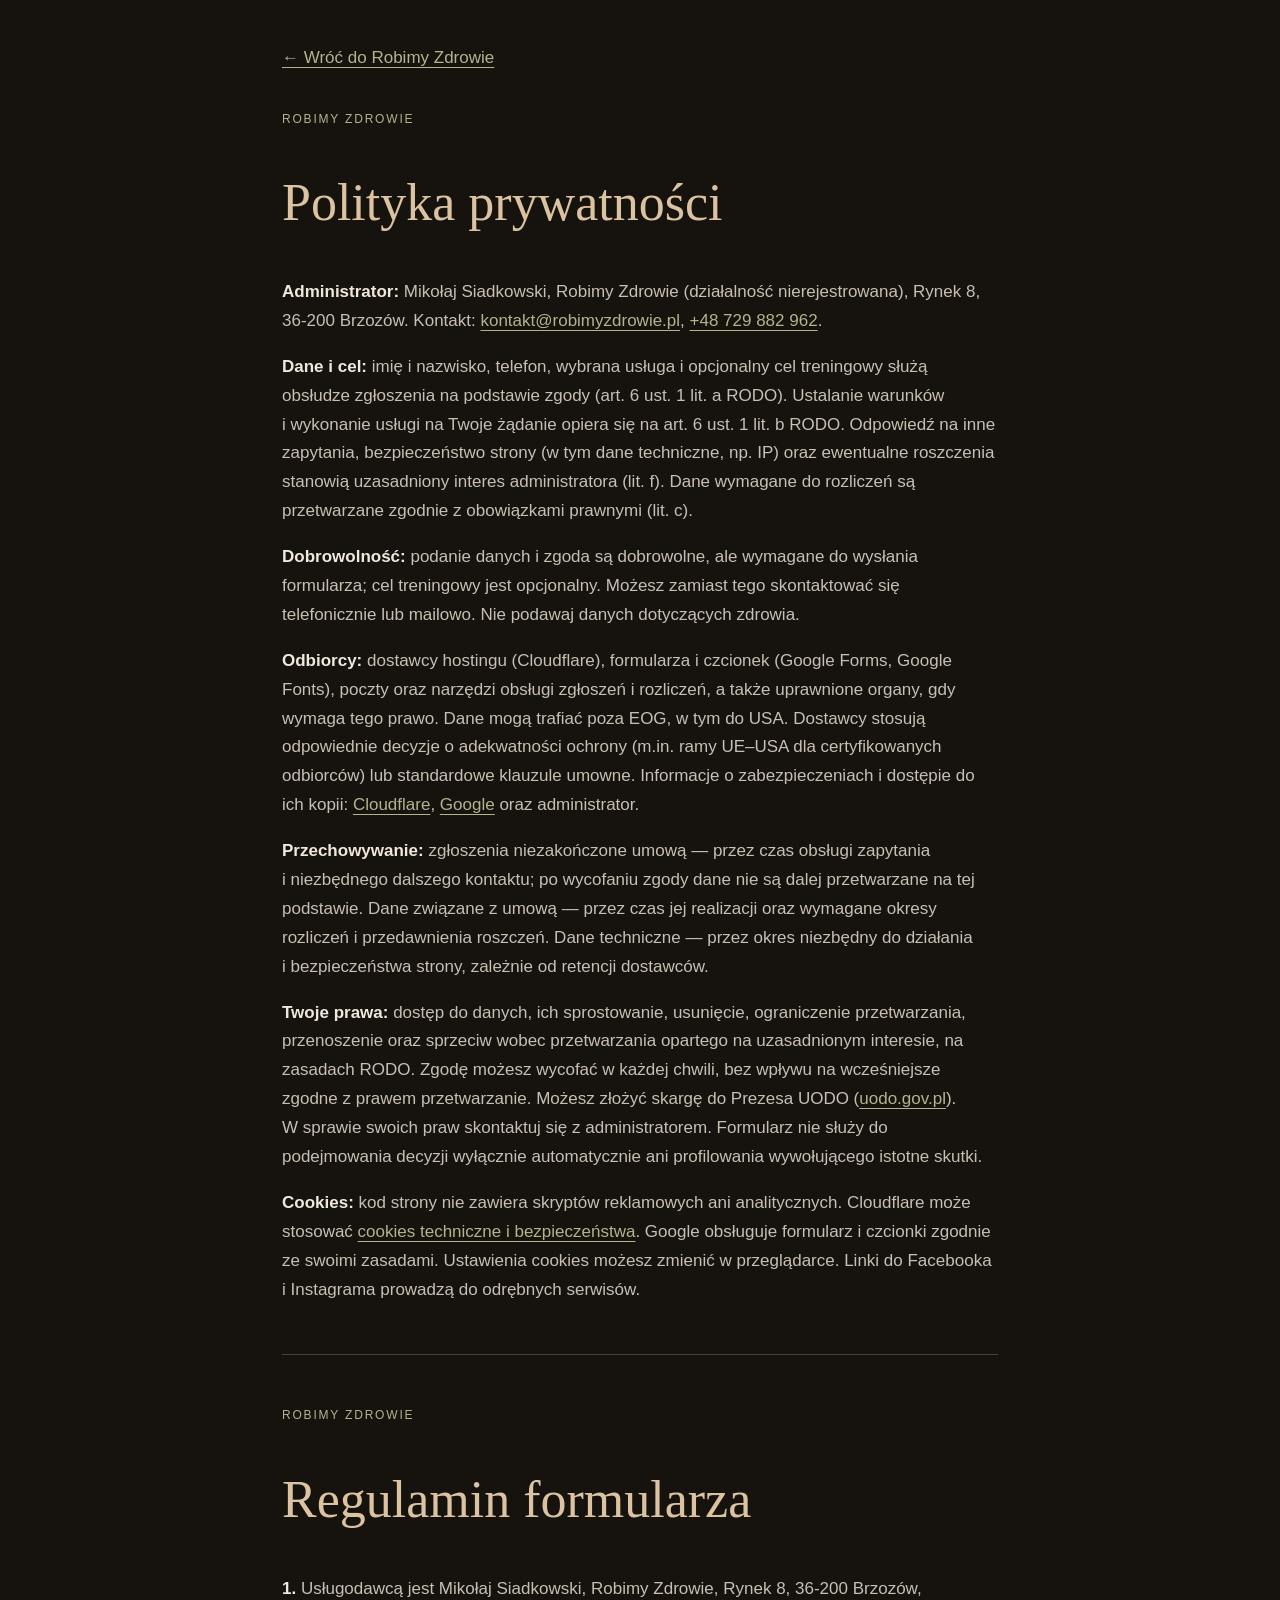
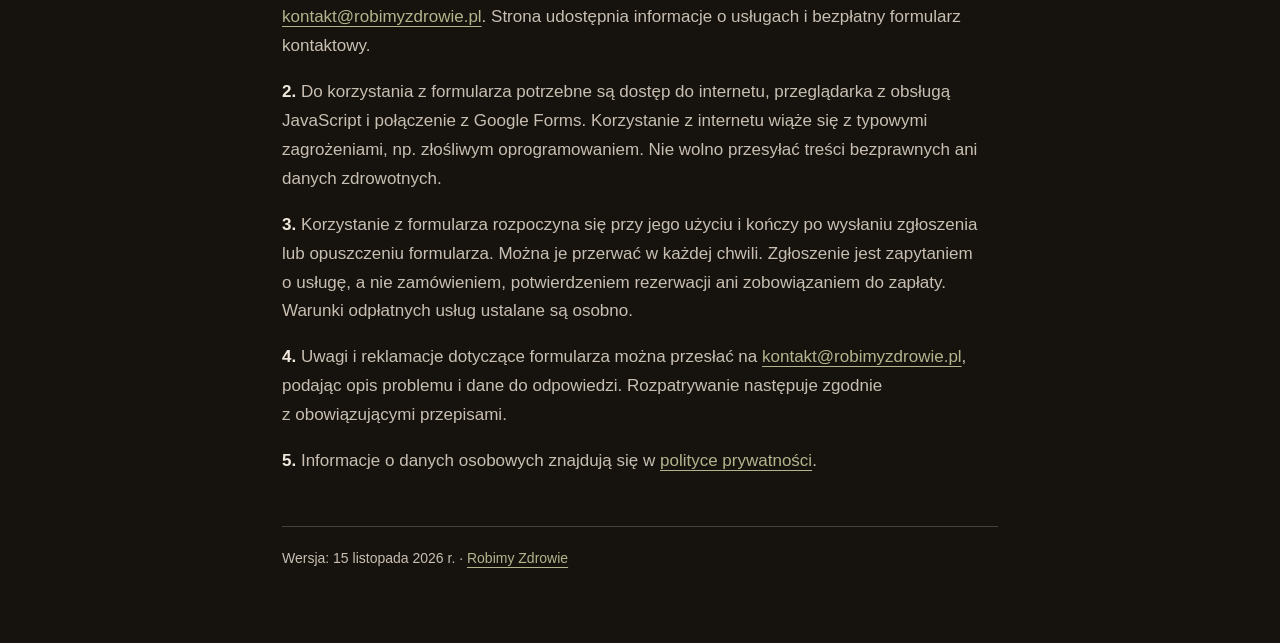
==== commit 802b22bd: "Simplify privacy notice and form terms to essential information" ====
--- a/prywatnosc.html
+++ b/prywatnosc.html
@@ -13,27 +13,20 @@
 <a class="back" href="./index.html">← Wróć do Robimy Zdrowie</a>
 
 <section id="prywatnosc"><p class="kicker">Robimy Zdrowie</p><h1>Polityka prywatności</h1>
-<p>Informacje dotyczą serwisu Robimy Zdrowie, formularza zgłoszeniowego oraz kontaktu w sprawie oferowanych usług. Dokument nie reguluje odrębnego przetwarzania dokumentacji medycznej ani danych o zdrowiu podczas świadczenia usług.</p>
-<h2>1. Administrator danych</h2>
-<p>Administratorem danych jest <strong>Mikołaj Siadkowski</strong>, prowadzący działalność nierejestrowaną pod nazwą Robimy Zdrowie, <strong>Rynek 8, 36-200 Brzozów, Polska</strong>. Kontakt: <a href="mailto:kontakt@robimyzdrowie.pl">kontakt@robimyzdrowie.pl</a>, tel. <a href="tel:+48729882962">+48 729 882 962</a>.</p>
-<h2>2. Jakie dane i w jakim celu przetwarzam?</h2>
-<ul><li>Formularz: imię i nazwisko, numer telefonu, wybór usługi i opcjonalny ogólny cel treningowy. Dane służą odpowiedzi na zgłoszenie i kontaktowi na podstawie zgody wyrażonej w formularzu (art. 6 ust. 1 lit. a RODO). Jeżeli prosisz o ustalenie terminu lub warunków konkretnej usługi, dane niezbędne do podjęcia działań przed zawarciem umowy są przetwarzane na Twoje żądanie (art. 6 ust. 1 lit. b RODO).</li><li>Kontakt i korespondencja niezwiązane bezpośrednio z zawarciem umowy: odpowiedź na zapytanie i organizacja kontaktu, na podstawie uzasadnionego interesu administratora (art. 6 ust. 1 lit. f RODO).</li><li>Dane techniczne, np. adres IP, informacje o przeglądarce, czasie i przebiegu połączenia: udostępnianie i zabezpieczanie serwisu oraz rozwiązywanie problemów technicznych (art. 6 ust. 1 lit. f RODO).</li><li>Jeżeli dojdzie do zawarcia umowy: dane niezbędne do jej wykonania (art. 6 ust. 1 lit. b RODO), wypełniania obowiązków prawnych, np. podatkowych (lit. c) oraz ustalania i obrony roszczeń (lit. f).</li></ul>
-<p>Nie podawaj w formularzu informacji o chorobach, urazach, diagnozach ani leczeniu. Nie wykorzystuję danych z formularza do wysyłania marketingu bez odrębnej, właściwej podstawy prawnej i wymaganej zgody na komunikację marketingową.</p>
-<h2>3. Czy podanie danych jest obowiązkowe?</h2><p>Podanie danych jest dobrowolne. Imię i nazwisko, telefon oraz wybór usługi są niezbędne, żebym mógł obsłużyć zgłoszenie. Bez nich formularz nie może zostać wysłany. Ogólny cel jest opcjonalny. Zgoda na kontakt przez formularz jest dobrowolna; bez jej zaznaczenia zgłoszenie nie zostanie wysłane. Możesz zamiast tego skontaktować się ze mną przez telefon lub e-mail w sprawie usługi, bez udzielania tej zgody. Wysłanie formularza nie jest zawarciem umowy odpłatnej ani zobowiązaniem do zapłaty.</p>
-<h2>4. Odbiorcy danych i dostawcy usług</h2><p>Serwis działa na infrastrukturze Cloudflare. Formularz przesyła odpowiedzi do Google Forms. Czcionki są pobierane z Google Fonts, co może wiązać się z przekazaniem adresu IP i danych połączenia do Google. Odbiorcami mogą być również dostawcy poczty elektronicznej i narzędzi do przechowywania odpowiedzi (w tym Google Sheets, jeśli odpowiedzi są w nim zapisywane) oraz dostawcy usług rozliczeniowych, w zakresie niezbędnym do ich świadczenia. Dane mogą otrzymać organy publiczne, gdy wymaga tego prawo.</p>
-<p>Linki do Instagrama i Facebooka kierują do zewnętrznych serwisów Meta, które przetwarzają dane zgodnie z własnymi zasadami. Samo umieszczenie zwykłych linków nie oznacza osadzenia wtyczek tych serwisów.</p>
-<h2>5. Przekazywanie danych poza EOG</h2><p>Dostawcy usług mogą przetwarzać dane poza Europejskim Obszarem Gospodarczym, w tym w USA. Przekazywanie danych odbywa się na podstawie odpowiedniej decyzji Komisji Europejskiej stwierdzającej odpowiedni stopień ochrony, jeżeli ma zastosowanie (w tym ram ochrony danych UE–USA w przypadku objętych nimi odbiorców), albo odpowiednich zabezpieczeń przewidzianych w art. 46 RODO, w szczególności standardowych klauzul umownych. Informacje dotyczące zabezpieczeń można uzyskać u administratora. Zobacz też <a href="https://www.cloudflare.com/cloudflare-customer-dpa/">warunki ochrony danych Cloudflare</a> i <a href="https://policies.google.com/privacy?hl=pl">politykę prywatności Google</a>.</p>
-<h2>6. Jak długo przechowuję dane?</h2><p>Zgłoszenia niezakończone umową przechowuję do 3 miesięcy od zakończenia kontaktu lub krócej, jeśli zgoda zostanie wycofana i nie istnieje inna podstawa przetwarzania. Dane niezbędne do ustalenia lub obrony roszczeń mogą być przechowywane dłużej, przez okres ich przedawnienia. Dane związane z umową — przez czas jej wykonywania, a następnie przez właściwe ustawowe okresy rozliczeń i przedawnienia roszczeń. Dane techniczne są przechowywane przez okres niezbędny do zapewnienia działania i bezpieczeństwa serwisu, zgodnie z konfiguracją i okresami retencji stosowanych usług.</p>
-<h2>7. Twoje prawa</h2><p>Masz prawo dostępu do danych i otrzymania ich kopii, sprostowania, usunięcia, ograniczenia przetwarzania oraz — gdy spełnione są warunki RODO — przenoszenia danych. Możesz wnieść sprzeciw wobec przetwarzania opartego na uzasadnionym interesie. Jeżeli przetwarzanie opiera się na zgodzie, możesz ją wycofać w każdej chwili bez wpływu na zgodność z prawem wcześniejszego przetwarzania. Przysługuje Ci prawo wniesienia skargi do Prezesa Urzędu Ochrony Danych Osobowych (<a href="https://uodo.gov.pl/">uodo.gov.pl</a>). W celu skorzystania z praw skontaktuj się z administratorem.</p>
-<p>Na podstawie danych z formularza nie podejmuję wobec Ciebie decyzji wyłącznie automatycznie, w tym w ramach profilowania wywołującego skutki prawne lub podobnie istotne skutki.</p>
-<h2>8. Cookies i technologie podobne</h2><p>W kodzie serwisu nie ma obecnie kodu Google Analytics, Meta Pixel ani osadzonych wtyczek społecznościowych. Cloudflare może wykorzystywać mechanizmy niezbędne do bezpieczeństwa i działania strony. Google może przetwarzać dane techniczne przy ładowaniu fontów i obsłudze formularza. W szczególności mechanizmy bezpieczeństwa Cloudflare mogą zapisywać cookies związane z weryfikacją przeglądarki, gdy jest to potrzebne do ochrony strony. Informacje o mechanizmach dostawcy są dostępne w <a href="https://developers.cloudflare.com/fundamentals/reference/policies-compliances/cloudflare-cookies/">dokumentacji Cloudflare</a>. Możesz zarządzać cookies w ustawieniach przeglądarki; ograniczenie cookies niezbędnych może utrudnić korzystanie z serwisu. Technologie niewymagające zgody można stosować w zakresie przewidzianym prawem; pozostałe mogą być używane dopiero po uzyskaniu wymaganej zgody. Jeśli w przyszłości pojawi się analityka lub reklama wymagająca zgody, serwis musi umożliwiać jej udzielenie, odmowę i wycofanie.</p>
-<h2>9. Aktualizacje</h2><p>Polityka jest aktualizowana przy zmianach w sposobie przetwarzania danych lub funkcjonowaniu serwisu. Wersja dokumentu: 15 listopada 2026 r.</p></section>
+<p><strong>Administrator:</strong> Mikołaj Siadkowski, Robimy Zdrowie (działalność nierejestrowana), Rynek 8, 36-200 Brzozów. Kontakt: <a href="mailto:kontakt@robimyzdrowie.pl">kontakt@robimyzdrowie.pl</a>, <a href="tel:+48729882962">+48 729 882 962</a>.</p>
+<p><strong>Dane i&nbsp;cel:</strong> imię i&nbsp;nazwisko, telefon, wybrana usługa i&nbsp;opcjonalny cel treningowy służą obsłudze zgłoszenia na podstawie zgody (art. 6 ust. 1 lit. a RODO). Ustalanie warunków i&nbsp;wykonanie usługi na Twoje żądanie opiera się na art. 6 ust. 1 lit. b RODO. Odpowiedź na inne zapytania, bezpieczeństwo strony (w tym dane techniczne, np. IP) oraz ewentualne roszczenia stanowią uzasadniony interes administratora (lit. f). Dane wymagane do rozliczeń są przetwarzane zgodnie z&nbsp;obowiązkami prawnymi (lit. c).</p>
+<p><strong>Dobrowolność:</strong> podanie danych i&nbsp;zgoda są dobrowolne, ale wymagane do wysłania formularza; cel treningowy jest opcjonalny. Możesz zamiast tego skontaktować się telefonicznie lub mailowo. Nie podawaj danych dotyczących zdrowia.</p>
+<p><strong>Odbiorcy:</strong> dostawcy hostingu (Cloudflare), formularza i&nbsp;czcionek (Google Forms, Google Fonts), poczty oraz narzędzi obsługi zgłoszeń i&nbsp;rozliczeń, a&nbsp;także uprawnione organy, gdy wymaga tego prawo. Dane mogą trafiać poza EOG, w&nbsp;tym do USA. Dostawcy stosują odpowiednie decyzje o&nbsp;adekwatności ochrony (m.in. ramy UE–USA dla certyfikowanych odbiorców) lub standardowe klauzule umowne. Informacje o&nbsp;zabezpieczeniach i&nbsp;dostępie do ich kopii: <a href="https://www.cloudflare.com/cloudflare-customer-scc/">Cloudflare</a>, <a href="https://policies.google.com/privacy/frameworks?hl=pl">Google</a> oraz administrator.</p>
+<p><strong>Przechowywanie:</strong> zgłoszenia niezakończone umową — przez czas obsługi zapytania i&nbsp;niezbędnego dalszego kontaktu; po wycofaniu zgody dane nie są dalej przetwarzane na tej podstawie. Dane związane z&nbsp;umową — przez czas jej realizacji oraz wymagane okresy rozliczeń i&nbsp;przedawnienia roszczeń. Dane techniczne — przez okres niezbędny do działania i&nbsp;bezpieczeństwa strony, zależnie od retencji dostawców.</p>
+<p><strong>Twoje prawa:</strong> dostęp do danych, ich sprostowanie, usunięcie, ograniczenie przetwarzania, przenoszenie oraz sprzeciw wobec przetwarzania opartego na uzasadnionym interesie, na zasadach RODO. Zgodę możesz wycofać w&nbsp;każdej chwili, bez wpływu na wcześniejsze zgodne z&nbsp;prawem przetwarzanie. Możesz złożyć skargę do Prezesa UODO (<a href="https://uodo.gov.pl/">uodo.gov.pl</a>). W&nbsp;sprawie swoich praw skontaktuj się z&nbsp;administratorem. Formularz nie służy do podejmowania decyzji wyłącznie automatycznie ani profilowania wywołującego istotne skutki.</p>
+<p><strong>Cookies:</strong> kod strony nie zawiera skryptów reklamowych ani analitycznych. Cloudflare może stosować <a href="https://developers.cloudflare.com/fundamentals/reference/policies-compliances/cloudflare-cookies/">cookies techniczne i&nbsp;bezpieczeństwa</a>. Google obsługuje formularz i&nbsp;czcionki zgodnie ze swoimi zasadami. Ustawienia cookies możesz zmienić w&nbsp;przeglądarce. Linki do Facebooka i&nbsp;Instagrama prowadzą do odrębnych serwisów.</p>
+</section>
 <hr>
-<section id="regulamin"><p class="kicker">Robimy Zdrowie</p><h1>Regulamin korzystania z formularza</h1>
-<h2>1. Usługodawca i zakres</h2><p>Usługodawcą jest Mikołaj Siadkowski, prowadzący działalność nierejestrowaną pod nazwą Robimy Zdrowie, Rynek 8, 36-200 Brzozów, Polska, e-mail: <a href="mailto:kontakt@robimyzdrowie.pl">kontakt@robimyzdrowie.pl</a>, tel. <a href="tel:+48729882962">+48 729 882 962</a>. Serwis nieodpłatnie udostępnia informacje o usługach i formularz umożliwiający przesłanie zapytania dotyczącego masażu, treningu lub współpracy. Regulamin nie jest umową o wykonanie odpłatnych usług.</p>
-<h2>2. Warunki techniczne</h2><p>Potrzebne są urządzenie z dostępem do internetu, aktualna przeglądarka obsługująca HTML i JavaScript oraz możliwość połączenia z serwisem Google Forms. Korzystanie z internetu wiąże się z typowymi ryzykami, takimi jak złośliwe oprogramowanie i podszywanie się pod usługodawcę. Zalecane są aktualizacje przeglądarki i korzystanie z bezpiecznego połączenia HTTPS. Informacje o technologiach używanych przez serwis znajdują się w polityce prywatności.</p>
-<h2>3. Korzystanie z formularza</h2><p>Umowa o nieodpłatne korzystanie z formularza rozpoczyna się z chwilą rozpoczęcia korzystania z tej funkcji i kończy z chwilą przesłania zgłoszenia lub opuszczenia formularza. Możesz przerwać korzystanie w dowolnym momencie. Podaj własne, prawdziwe dane; nie przesyłaj treści bezprawnych, danych osób trzecich bez uprawnienia ani informacji o zdrowiu. Wysłanie zgłoszenia nie wiąże się z obowiązkiem zapłaty ani nie potwierdza rezerwacji. Termin, zakres, cena i zasady ewentualnej odpłatnej usługi są ustalane odrębnie.</p>
-<h2>4. Reklamacje</h2><p>Reklamacje dotyczące działania serwisu lub formularza można składać na <a href="mailto:kontakt@robimyzdrowie.pl">kontakt@robimyzdrowie.pl</a> lub pisemnie na adres Rynek 8, 36-200 Brzozów. Podaj opis problemu, dane umożliwiające odpowiedź i, jeżeli to potrzebne, oczekiwany sposób rozwiązania. Reklamacje konsumentów rozpatruję w terminie 14 dni od otrzymania, chyba że właściwe przepisy przewidują inny termin. Regulamin nie ogranicza ustawowych uprawnień konsumenta.</p>
-<h2>5. Postanowienia końcowe</h2><p>Regulamin jest dostępny bezpłatnie na stronie w formie umożliwiającej zapisanie lub wydrukowanie. Zasady przetwarzania danych opisuje <a href="#prywatnosc">polityka prywatności</a>. Przed zawarciem odpłatnej umowy klient otrzymuje informacje wymagane przez prawo, w tym o zakresie i całkowitej cenie usługi, sposobie płatności, wykonaniu, reklamacjach i — gdy ma zastosowanie — prawie odstąpienia od umowy. W przypadku umów zawieranych na odległość lub poza lokalem przedsiębiorstwa konsumentowi co do zasady przysługuje 14 dni na odstąpienie, z wyjątkami i odmiennymi terminami przewidzianymi w ustawie o prawach konsumenta. Jeżeli klient chce rozpocząć usługę przed upływem tego terminu, wymagane oświadczenia są ustalane odrębnie zgodnie z prawem. Wersja dokumentu: 15 listopada 2026 r.</p>
-</section><footer><a href="./index.html">Robimy Zdrowie</a> · <a href="tel:+48729882962">+48 729 882 962</a></footer>
+<section id="regulamin"><p class="kicker">Robimy Zdrowie</p><h1>Regulamin formularza</h1>
+<p><strong>1.</strong> Usługodawcą jest Mikołaj Siadkowski, Robimy Zdrowie, Rynek 8, 36-200 Brzozów, <a href="mailto:kontakt@robimyzdrowie.pl">kontakt@robimyzdrowie.pl</a>. Strona udostępnia informacje o&nbsp;usługach i&nbsp;bezpłatny formularz kontaktowy.</p>
+<p><strong>2.</strong> Do korzystania z&nbsp;formularza potrzebne są dostęp do internetu, przeglądarka z&nbsp;obsługą JavaScript i&nbsp;połączenie z&nbsp;Google Forms. Korzystanie z&nbsp;internetu wiąże się z&nbsp;typowymi zagrożeniami, np. złośliwym oprogramowaniem. Nie wolno przesyłać treści bezprawnych ani danych zdrowotnych.</p>
+<p><strong>3.</strong> Korzystanie z&nbsp;formularza rozpoczyna się przy jego użyciu i&nbsp;kończy po wysłaniu zgłoszenia lub opuszczeniu formularza. Można je przerwać w&nbsp;każdej chwili. Zgłoszenie jest zapytaniem o&nbsp;usługę, a&nbsp;nie zamówieniem, potwierdzeniem rezerwacji ani zobowiązaniem do zapłaty. Warunki odpłatnych usług ustalane są osobno.</p>
+<p><strong>4.</strong> Uwagi i&nbsp;reklamacje dotyczące formularza można przesłać na <a href="mailto:kontakt@robimyzdrowie.pl">kontakt@robimyzdrowie.pl</a>, podając opis problemu i&nbsp;dane do odpowiedzi. Rozpatrywanie następuje zgodnie z&nbsp;obowiązującymi przepisami.</p>
+<p><strong>5.</strong> Informacje o&nbsp;danych osobowych znajdują się w&nbsp;<a href="#prywatnosc">polityce prywatności</a>.</p>
+</section><footer>Wersja: 15 listopada 2026 r. · <a href="./index.html">Robimy Zdrowie</a></footer>
 </main></body></html>
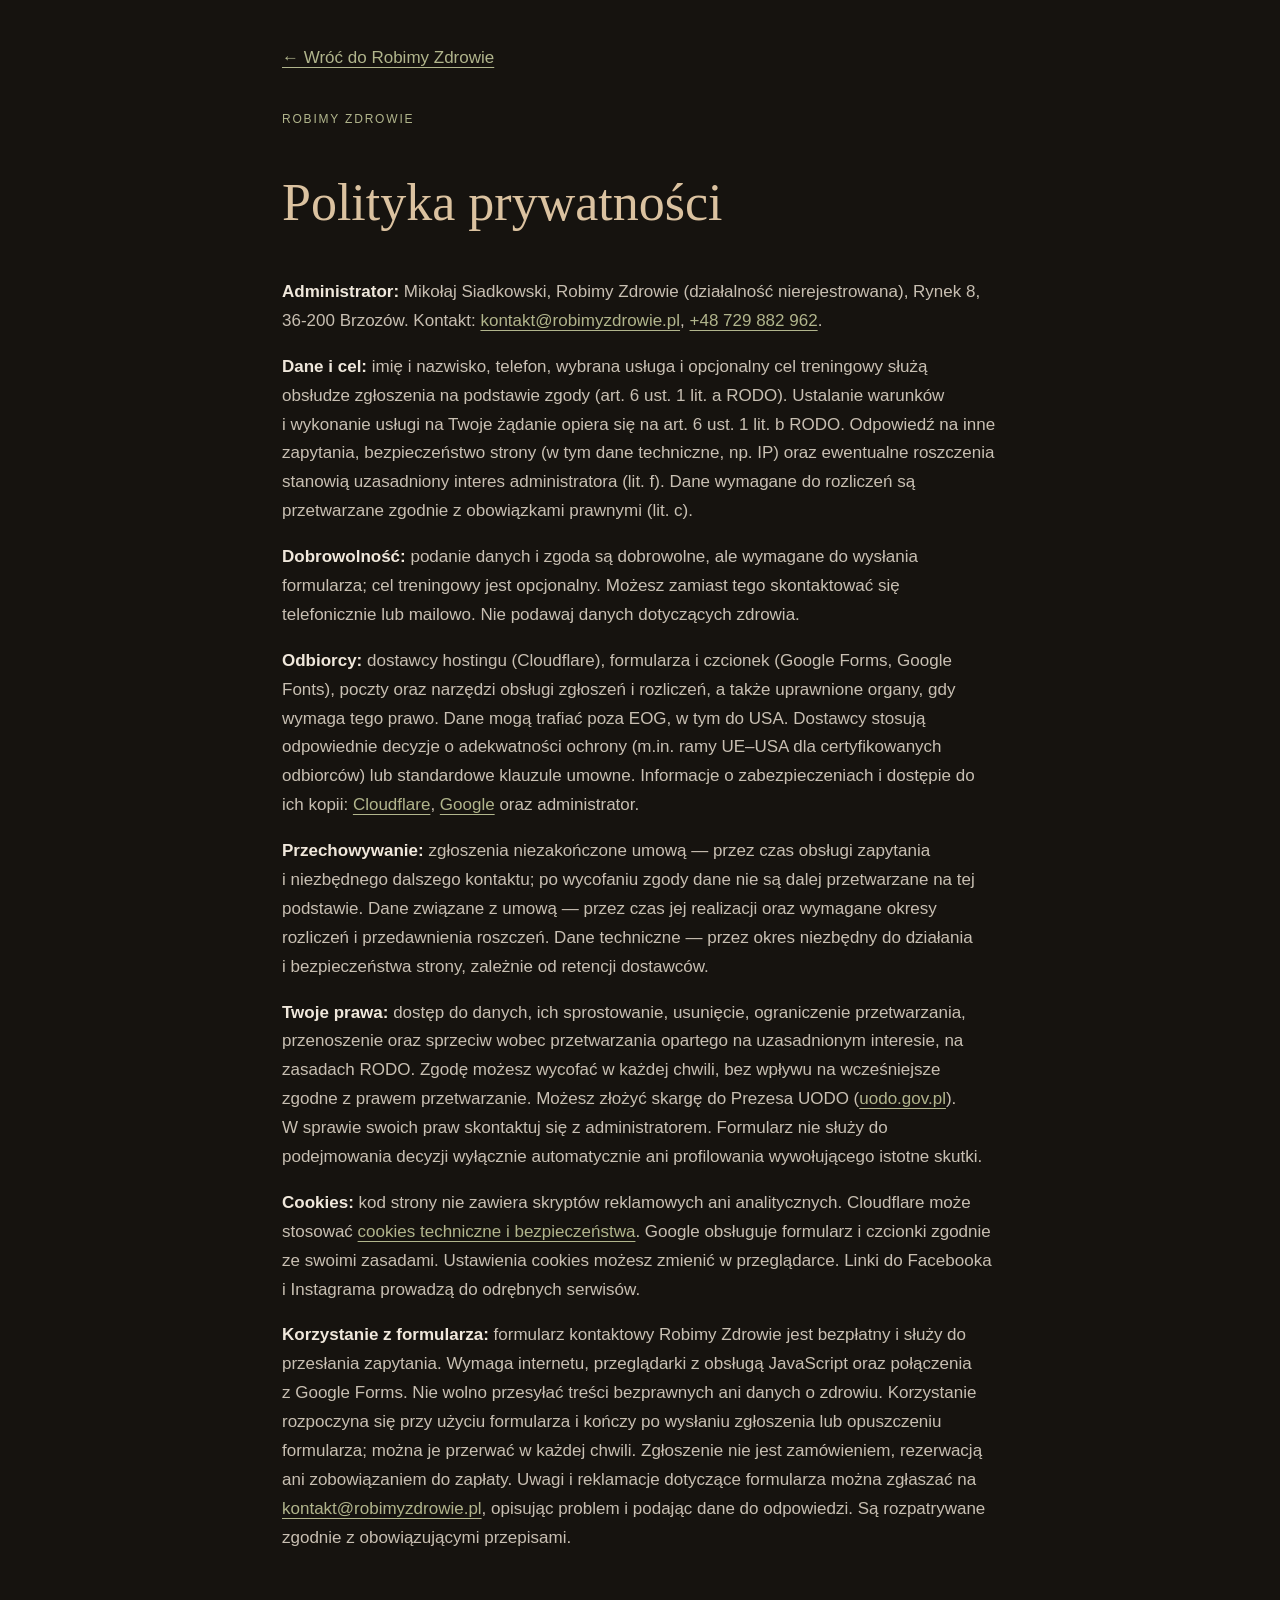
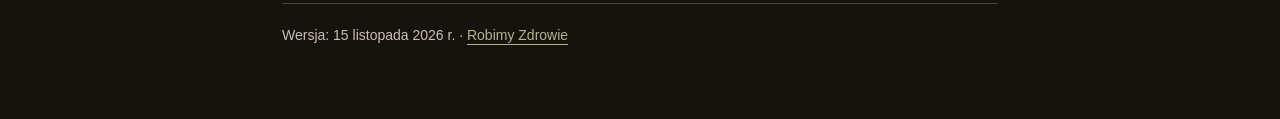
==== commit e34725e7: "Consolidate essential form rules into privacy page" ====
--- a/prywatnosc.html
+++ b/prywatnosc.html
@@ -3,7 +3,7 @@
 <head>
 <meta charset="utf-8"><meta name="viewport" content="width=device-width,initial-scale=1">
 <meta name="robots" content="noindex,nofollow">
-<title>Polityka prywatności i regulamin formularza – Robimy Zdrowie</title>
+<title>Polityka prywatności – Robimy Zdrowie</title>
 <style>
 :root{--night:#16130f;--cream:#f0e8dc;--muted:#c8bfb2;--gold:#dbc2a0;--olive:#b1b58c;--hair:rgba(236,228,216,.22)}
 *{box-sizing:border-box}html{scroll-behavior:smooth}body{margin:0;background:var(--night);color:var(--muted);font:17px/1.7 Arial,sans-serif}main{max-width:760px;margin:auto;padding:44px 22px 72px}h1,h2{font:400 32px/1.2 Georgia,serif;color:var(--gold)}h1{font-size:clamp(34px,5vw,52px)}h2{font-size:26px;margin-top:40px}a{color:var(--olive);text-underline-offset:4px}strong{color:var(--cream)}.back{display:inline-block;margin-bottom:24px}.draft{border:1px solid var(--hair);padding:14px;color:var(--gold)}.kicker{font-size:12px;letter-spacing:.15em;text-transform:uppercase;color:var(--olive)}section{scroll-margin-top:24px}hr{border:0;border-top:1px solid var(--hair);margin:50px 0}li{margin:6px 0}footer{margin-top:50px;padding-top:20px;border-top:1px solid var(--hair);font-size:14px}
@@ -20,13 +20,6 @@
 <p><strong>Przechowywanie:</strong> zgłoszenia niezakończone umową — przez czas obsługi zapytania i&nbsp;niezbędnego dalszego kontaktu; po wycofaniu zgody dane nie są dalej przetwarzane na tej podstawie. Dane związane z&nbsp;umową — przez czas jej realizacji oraz wymagane okresy rozliczeń i&nbsp;przedawnienia roszczeń. Dane techniczne — przez okres niezbędny do działania i&nbsp;bezpieczeństwa strony, zależnie od retencji dostawców.</p>
 <p><strong>Twoje prawa:</strong> dostęp do danych, ich sprostowanie, usunięcie, ograniczenie przetwarzania, przenoszenie oraz sprzeciw wobec przetwarzania opartego na uzasadnionym interesie, na zasadach RODO. Zgodę możesz wycofać w&nbsp;każdej chwili, bez wpływu na wcześniejsze zgodne z&nbsp;prawem przetwarzanie. Możesz złożyć skargę do Prezesa UODO (<a href="https://uodo.gov.pl/">uodo.gov.pl</a>). W&nbsp;sprawie swoich praw skontaktuj się z&nbsp;administratorem. Formularz nie służy do podejmowania decyzji wyłącznie automatycznie ani profilowania wywołującego istotne skutki.</p>
 <p><strong>Cookies:</strong> kod strony nie zawiera skryptów reklamowych ani analitycznych. Cloudflare może stosować <a href="https://developers.cloudflare.com/fundamentals/reference/policies-compliances/cloudflare-cookies/">cookies techniczne i&nbsp;bezpieczeństwa</a>. Google obsługuje formularz i&nbsp;czcionki zgodnie ze swoimi zasadami. Ustawienia cookies możesz zmienić w&nbsp;przeglądarce. Linki do Facebooka i&nbsp;Instagrama prowadzą do odrębnych serwisów.</p>
-</section>
-<hr>
-<section id="regulamin"><p class="kicker">Robimy Zdrowie</p><h1>Regulamin formularza</h1>
-<p><strong>1.</strong> Usługodawcą jest Mikołaj Siadkowski, Robimy Zdrowie, Rynek 8, 36-200 Brzozów, <a href="mailto:kontakt@robimyzdrowie.pl">kontakt@robimyzdrowie.pl</a>. Strona udostępnia informacje o&nbsp;usługach i&nbsp;bezpłatny formularz kontaktowy.</p>
-<p><strong>2.</strong> Do korzystania z&nbsp;formularza potrzebne są dostęp do internetu, przeglądarka z&nbsp;obsługą JavaScript i&nbsp;połączenie z&nbsp;Google Forms. Korzystanie z&nbsp;internetu wiąże się z&nbsp;typowymi zagrożeniami, np. złośliwym oprogramowaniem. Nie wolno przesyłać treści bezprawnych ani danych zdrowotnych.</p>
-<p><strong>3.</strong> Korzystanie z&nbsp;formularza rozpoczyna się przy jego użyciu i&nbsp;kończy po wysłaniu zgłoszenia lub opuszczeniu formularza. Można je przerwać w&nbsp;każdej chwili. Zgłoszenie jest zapytaniem o&nbsp;usługę, a&nbsp;nie zamówieniem, potwierdzeniem rezerwacji ani zobowiązaniem do zapłaty. Warunki odpłatnych usług ustalane są osobno.</p>
-<p><strong>4.</strong> Uwagi i&nbsp;reklamacje dotyczące formularza można przesłać na <a href="mailto:kontakt@robimyzdrowie.pl">kontakt@robimyzdrowie.pl</a>, podając opis problemu i&nbsp;dane do odpowiedzi. Rozpatrywanie następuje zgodnie z&nbsp;obowiązującymi przepisami.</p>
-<p><strong>5.</strong> Informacje o&nbsp;danych osobowych znajdują się w&nbsp;<a href="#prywatnosc">polityce prywatności</a>.</p>
+<p id="regulamin"><strong>Korzystanie z&nbsp;formularza:</strong> formularz kontaktowy Robimy Zdrowie jest bezpłatny i&nbsp;służy do przesłania zapytania. Wymaga internetu, przeglądarki z&nbsp;obsługą JavaScript oraz połączenia z&nbsp;Google Forms. Nie wolno przesyłać treści bezprawnych ani danych o&nbsp;zdrowiu. Korzystanie rozpoczyna się przy użyciu formularza i&nbsp;kończy po wysłaniu zgłoszenia lub opuszczeniu formularza; można je przerwać w&nbsp;każdej chwili. Zgłoszenie nie jest zamówieniem, rezerwacją ani zobowiązaniem do zapłaty. Uwagi i&nbsp;reklamacje dotyczące formularza można zgłaszać na <a href="mailto:kontakt@robimyzdrowie.pl">kontakt@robimyzdrowie.pl</a>, opisując problem i&nbsp;podając dane do odpowiedzi. Są rozpatrywane zgodnie z&nbsp;obowiązującymi przepisami.</p>
 </section><footer>Wersja: 15 listopada 2026 r. · <a href="./index.html">Robimy Zdrowie</a></footer>
 </main></body></html>
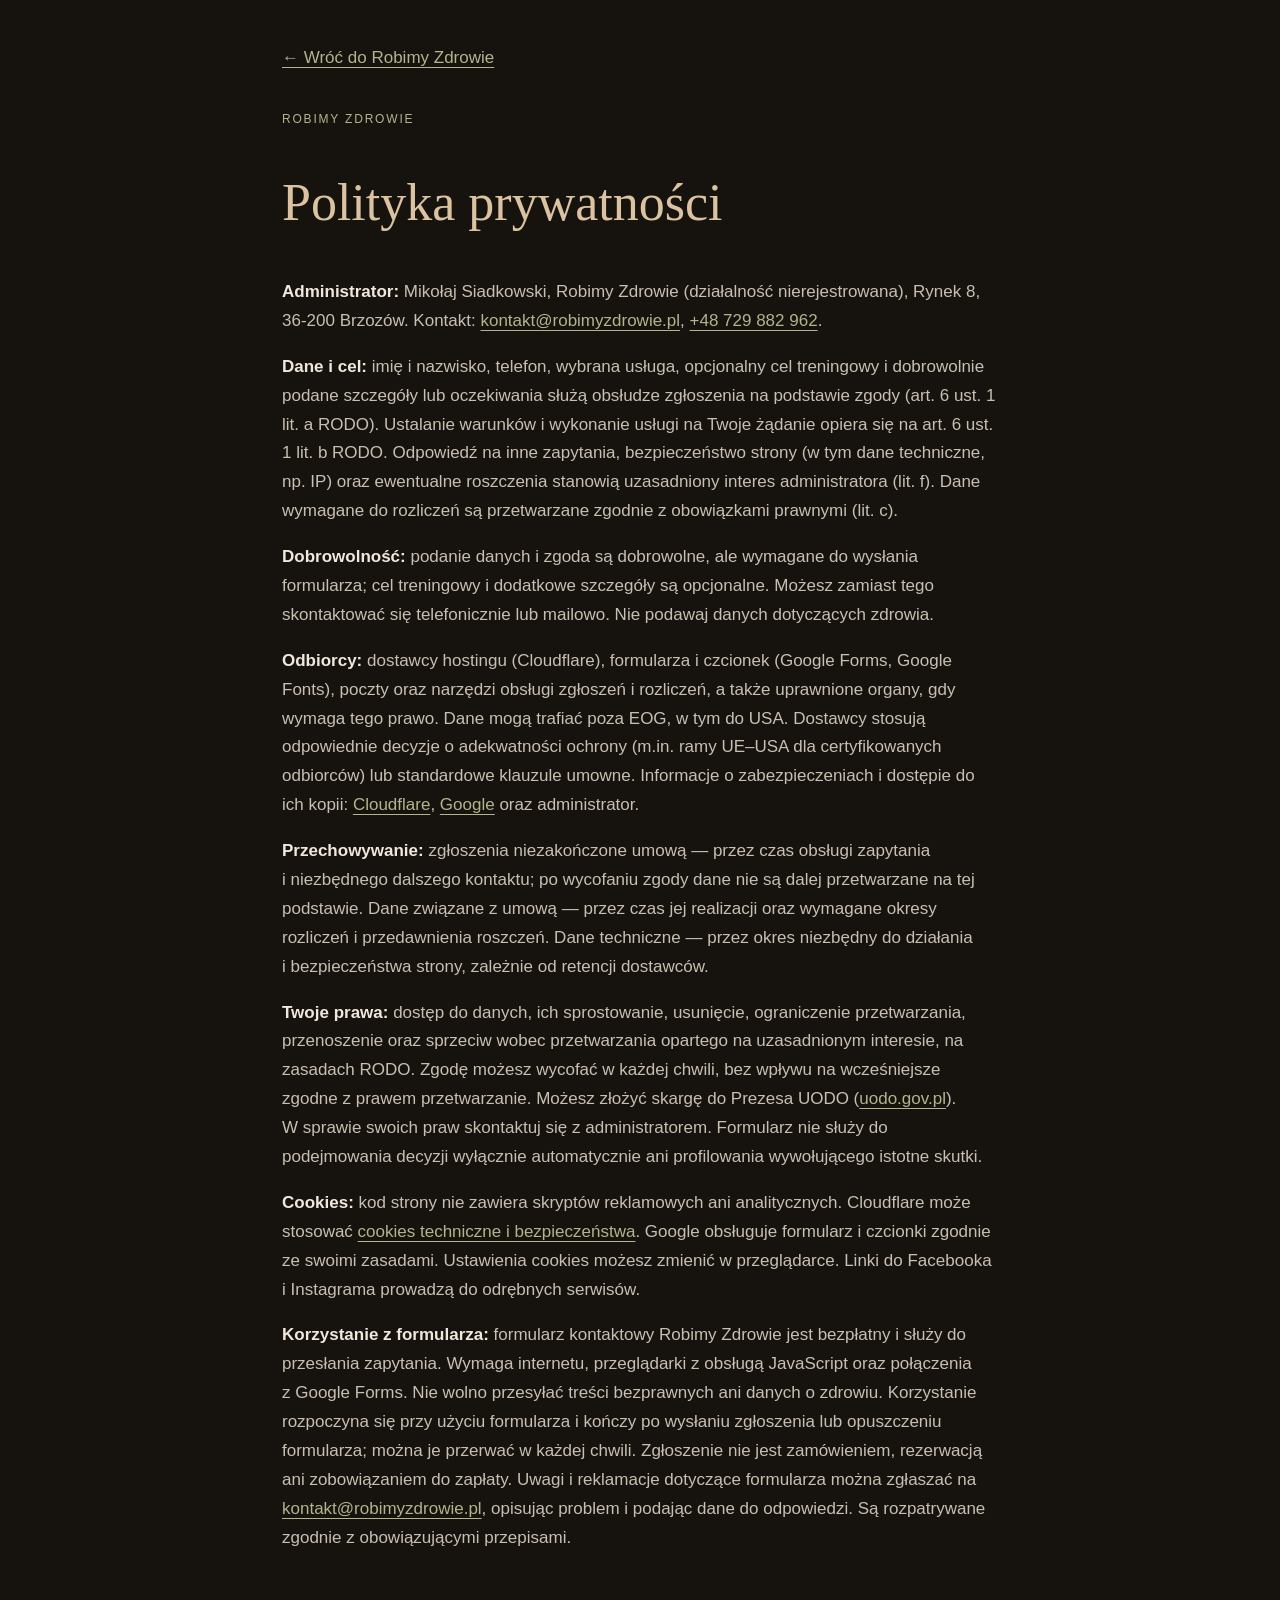
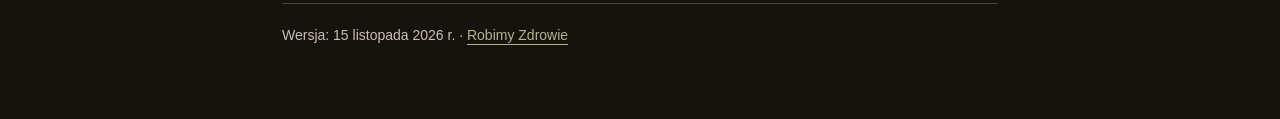
==== commit f2fd1f43: "Include optional booking details in privacy notice" ====
--- a/prywatnosc.html
+++ b/prywatnosc.html
@@ -3,6 +3,8 @@
 <head>
 <meta charset="utf-8"><meta name="viewport" content="width=device-width,initial-scale=1">
 <meta name="robots" content="noindex,nofollow">
+<link rel="canonical" href="https://robimyzdrowie.pl/prywatnosc">
+<link rel="icon" type="image/svg+xml" href="/assets/logo.svg">
 <title>Polityka prywatności – Robimy Zdrowie</title>
 <style>
 :root{--night:#16130f;--cream:#f0e8dc;--muted:#c8bfb2;--gold:#dbc2a0;--olive:#b1b58c;--hair:rgba(236,228,216,.22)}
@@ -14,12 +16,12 @@
 
 <section id="prywatnosc"><p class="kicker">Robimy Zdrowie</p><h1>Polityka prywatności</h1>
 <p><strong>Administrator:</strong> Mikołaj Siadkowski, Robimy Zdrowie (działalność nierejestrowana), Rynek 8, 36-200 Brzozów. Kontakt: <a href="mailto:kontakt@robimyzdrowie.pl">kontakt@robimyzdrowie.pl</a>, <a href="tel:+48729882962">+48 729 882 962</a>.</p>
-<p><strong>Dane i&nbsp;cel:</strong> imię i&nbsp;nazwisko, telefon, wybrana usługa i&nbsp;opcjonalny cel treningowy służą obsłudze zgłoszenia na podstawie zgody (art. 6 ust. 1 lit. a RODO). Ustalanie warunków i&nbsp;wykonanie usługi na Twoje żądanie opiera się na art. 6 ust. 1 lit. b RODO. Odpowiedź na inne zapytania, bezpieczeństwo strony (w tym dane techniczne, np. IP) oraz ewentualne roszczenia stanowią uzasadniony interes administratora (lit. f). Dane wymagane do rozliczeń są przetwarzane zgodnie z&nbsp;obowiązkami prawnymi (lit. c).</p>
-<p><strong>Dobrowolność:</strong> podanie danych i&nbsp;zgoda są dobrowolne, ale wymagane do wysłania formularza; cel treningowy jest opcjonalny. Możesz zamiast tego skontaktować się telefonicznie lub mailowo. Nie podawaj danych dotyczących zdrowia.</p>
+<p><strong>Dane i&nbsp;cel:</strong> imię i&nbsp;nazwisko, telefon, wybrana usługa, opcjonalny cel treningowy i&nbsp;dobrowolnie podane szczegóły lub oczekiwania służą obsłudze zgłoszenia na podstawie zgody (art. 6 ust. 1 lit. a RODO). Ustalanie warunków i&nbsp;wykonanie usługi na Twoje żądanie opiera się na art. 6 ust. 1 lit. b RODO. Odpowiedź na inne zapytania, bezpieczeństwo strony (w tym dane techniczne, np. IP) oraz ewentualne roszczenia stanowią uzasadniony interes administratora (lit. f). Dane wymagane do rozliczeń są przetwarzane zgodnie z&nbsp;obowiązkami prawnymi (lit. c).</p>
+<p><strong>Dobrowolność:</strong> podanie danych i&nbsp;zgoda są dobrowolne, ale wymagane do wysłania formularza; cel treningowy i&nbsp;dodatkowe szczegóły są opcjonalne. Możesz zamiast tego skontaktować się telefonicznie lub mailowo. Nie podawaj danych dotyczących zdrowia.</p>
 <p><strong>Odbiorcy:</strong> dostawcy hostingu (Cloudflare), formularza i&nbsp;czcionek (Google Forms, Google Fonts), poczty oraz narzędzi obsługi zgłoszeń i&nbsp;rozliczeń, a&nbsp;także uprawnione organy, gdy wymaga tego prawo. Dane mogą trafiać poza EOG, w&nbsp;tym do USA. Dostawcy stosują odpowiednie decyzje o&nbsp;adekwatności ochrony (m.in. ramy UE–USA dla certyfikowanych odbiorców) lub standardowe klauzule umowne. Informacje o&nbsp;zabezpieczeniach i&nbsp;dostępie do ich kopii: <a href="https://www.cloudflare.com/cloudflare-customer-scc/">Cloudflare</a>, <a href="https://policies.google.com/privacy/frameworks?hl=pl">Google</a> oraz administrator.</p>
 <p><strong>Przechowywanie:</strong> zgłoszenia niezakończone umową — przez czas obsługi zapytania i&nbsp;niezbędnego dalszego kontaktu; po wycofaniu zgody dane nie są dalej przetwarzane na tej podstawie. Dane związane z&nbsp;umową — przez czas jej realizacji oraz wymagane okresy rozliczeń i&nbsp;przedawnienia roszczeń. Dane techniczne — przez okres niezbędny do działania i&nbsp;bezpieczeństwa strony, zależnie od retencji dostawców.</p>
 <p><strong>Twoje prawa:</strong> dostęp do danych, ich sprostowanie, usunięcie, ograniczenie przetwarzania, przenoszenie oraz sprzeciw wobec przetwarzania opartego na uzasadnionym interesie, na zasadach RODO. Zgodę możesz wycofać w&nbsp;każdej chwili, bez wpływu na wcześniejsze zgodne z&nbsp;prawem przetwarzanie. Możesz złożyć skargę do Prezesa UODO (<a href="https://uodo.gov.pl/">uodo.gov.pl</a>). W&nbsp;sprawie swoich praw skontaktuj się z&nbsp;administratorem. Formularz nie służy do podejmowania decyzji wyłącznie automatycznie ani profilowania wywołującego istotne skutki.</p>
 <p><strong>Cookies:</strong> kod strony nie zawiera skryptów reklamowych ani analitycznych. Cloudflare może stosować <a href="https://developers.cloudflare.com/fundamentals/reference/policies-compliances/cloudflare-cookies/">cookies techniczne i&nbsp;bezpieczeństwa</a>. Google obsługuje formularz i&nbsp;czcionki zgodnie ze swoimi zasadami. Ustawienia cookies możesz zmienić w&nbsp;przeglądarce. Linki do Facebooka i&nbsp;Instagrama prowadzą do odrębnych serwisów.</p>
 <p id="regulamin"><strong>Korzystanie z&nbsp;formularza:</strong> formularz kontaktowy Robimy Zdrowie jest bezpłatny i&nbsp;służy do przesłania zapytania. Wymaga internetu, przeglądarki z&nbsp;obsługą JavaScript oraz połączenia z&nbsp;Google Forms. Nie wolno przesyłać treści bezprawnych ani danych o&nbsp;zdrowiu. Korzystanie rozpoczyna się przy użyciu formularza i&nbsp;kończy po wysłaniu zgłoszenia lub opuszczeniu formularza; można je przerwać w&nbsp;każdej chwili. Zgłoszenie nie jest zamówieniem, rezerwacją ani zobowiązaniem do zapłaty. Uwagi i&nbsp;reklamacje dotyczące formularza można zgłaszać na <a href="mailto:kontakt@robimyzdrowie.pl">kontakt@robimyzdrowie.pl</a>, opisując problem i&nbsp;podając dane do odpowiedzi. Są rozpatrywane zgodnie z&nbsp;obowiązującymi przepisami.</p>
 </section><footer>Wersja: 15 listopada 2026 r. · <a href="./index.html">Robimy Zdrowie</a></footer>
-</main></body></html>+</main></body></html>
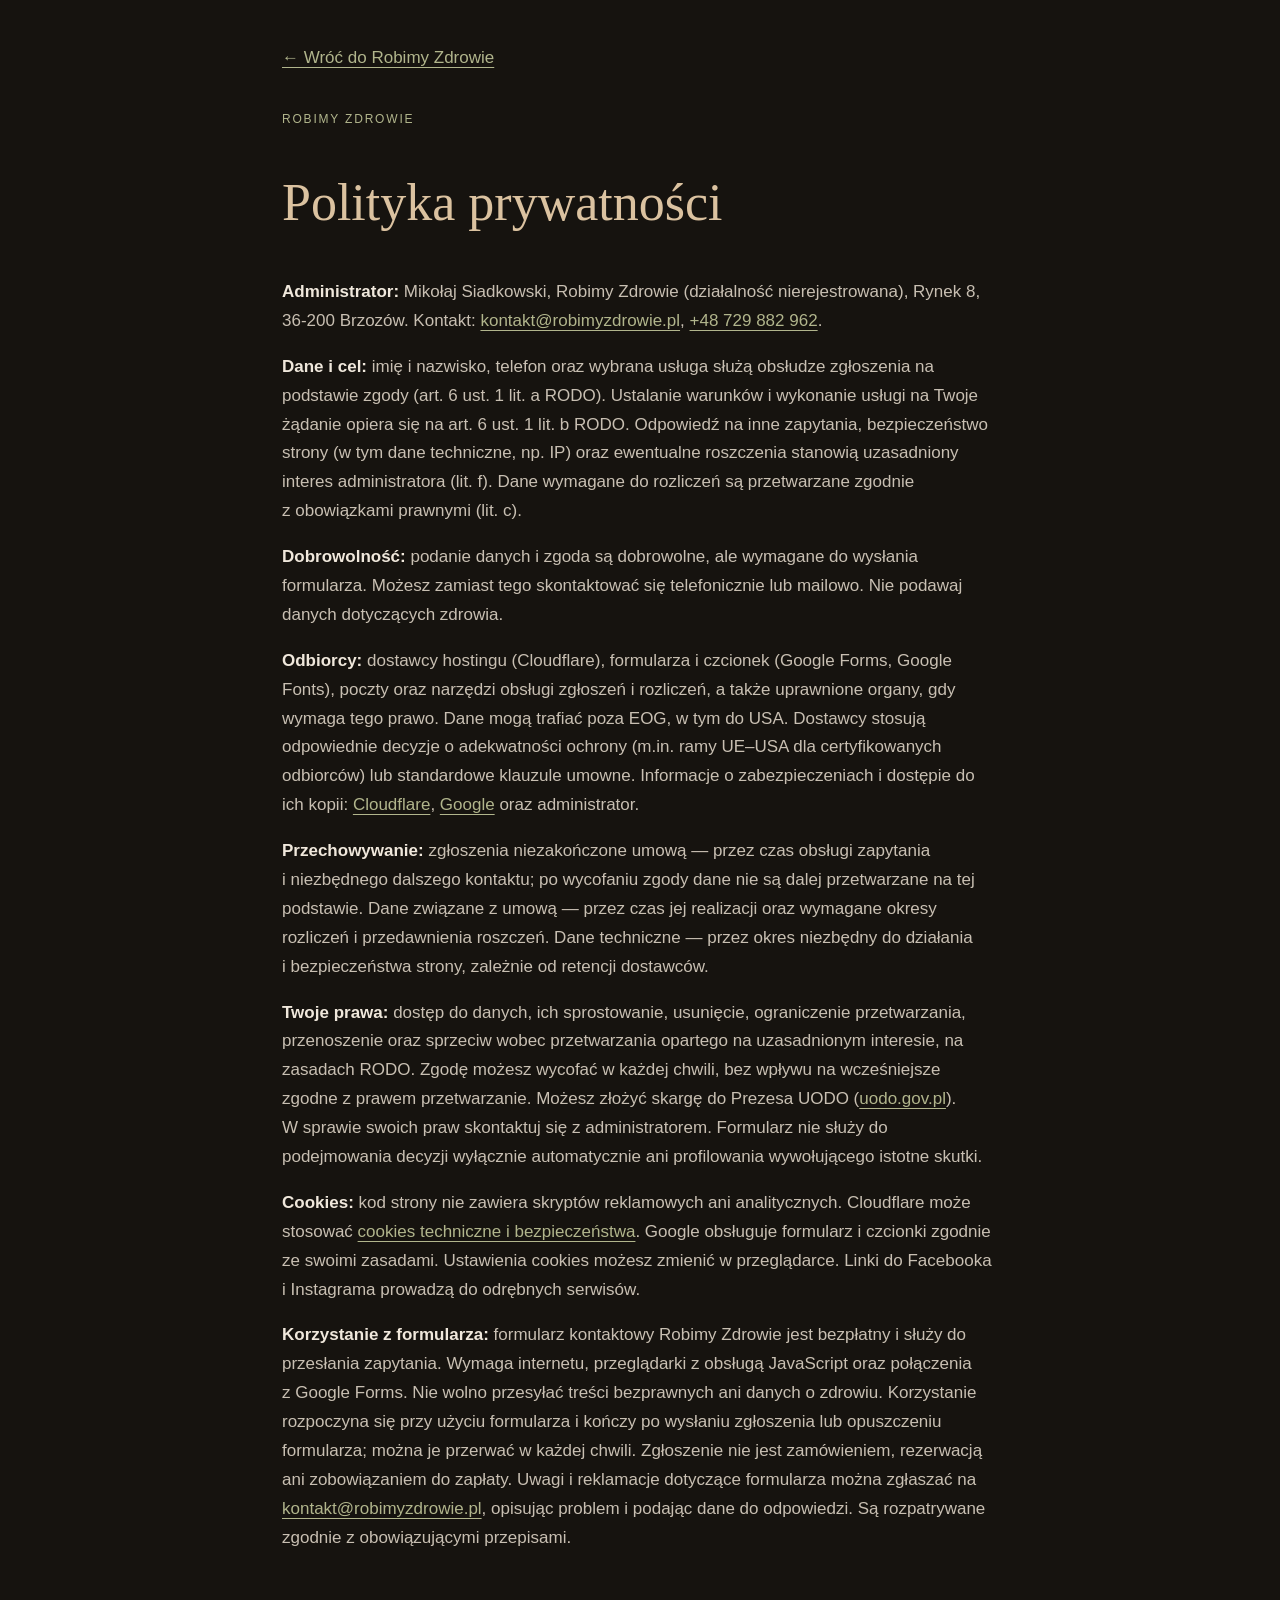
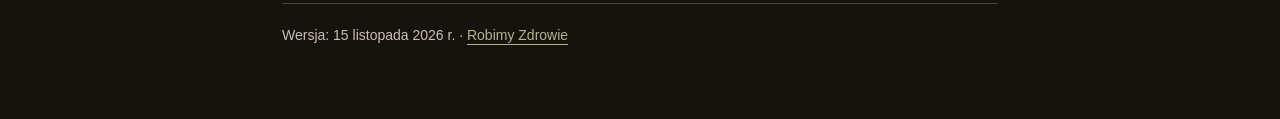
==== commit a5765b70: "Align privacy description with streamlined contact form" ====
--- a/prywatnosc.html
+++ b/prywatnosc.html
@@ -16,8 +16,8 @@
 
 <section id="prywatnosc"><p class="kicker">Robimy Zdrowie</p><h1>Polityka prywatności</h1>
 <p><strong>Administrator:</strong> Mikołaj Siadkowski, Robimy Zdrowie (działalność nierejestrowana), Rynek 8, 36-200 Brzozów. Kontakt: <a href="mailto:kontakt@robimyzdrowie.pl">kontakt@robimyzdrowie.pl</a>, <a href="tel:+48729882962">+48 729 882 962</a>.</p>
-<p><strong>Dane i&nbsp;cel:</strong> imię i&nbsp;nazwisko, telefon, wybrana usługa, opcjonalny cel treningowy i&nbsp;dobrowolnie podane szczegóły lub oczekiwania służą obsłudze zgłoszenia na podstawie zgody (art. 6 ust. 1 lit. a RODO). Ustalanie warunków i&nbsp;wykonanie usługi na Twoje żądanie opiera się na art. 6 ust. 1 lit. b RODO. Odpowiedź na inne zapytania, bezpieczeństwo strony (w tym dane techniczne, np. IP) oraz ewentualne roszczenia stanowią uzasadniony interes administratora (lit. f). Dane wymagane do rozliczeń są przetwarzane zgodnie z&nbsp;obowiązkami prawnymi (lit. c).</p>
-<p><strong>Dobrowolność:</strong> podanie danych i&nbsp;zgoda są dobrowolne, ale wymagane do wysłania formularza; cel treningowy i&nbsp;dodatkowe szczegóły są opcjonalne. Możesz zamiast tego skontaktować się telefonicznie lub mailowo. Nie podawaj danych dotyczących zdrowia.</p>
+<p><strong>Dane i&nbsp;cel:</strong> imię i&nbsp;nazwisko, telefon oraz wybrana usługa służą obsłudze zgłoszenia na podstawie zgody (art. 6 ust. 1 lit. a RODO). Ustalanie warunków i&nbsp;wykonanie usługi na Twoje żądanie opiera się na art. 6 ust. 1 lit. b RODO. Odpowiedź na inne zapytania, bezpieczeństwo strony (w tym dane techniczne, np. IP) oraz ewentualne roszczenia stanowią uzasadniony interes administratora (lit. f). Dane wymagane do rozliczeń są przetwarzane zgodnie z&nbsp;obowiązkami prawnymi (lit. c).</p>
+<p><strong>Dobrowolność:</strong> podanie danych i&nbsp;zgoda są dobrowolne, ale wymagane do wysłania formularza. Możesz zamiast tego skontaktować się telefonicznie lub mailowo. Nie podawaj danych dotyczących zdrowia.</p>
 <p><strong>Odbiorcy:</strong> dostawcy hostingu (Cloudflare), formularza i&nbsp;czcionek (Google Forms, Google Fonts), poczty oraz narzędzi obsługi zgłoszeń i&nbsp;rozliczeń, a&nbsp;także uprawnione organy, gdy wymaga tego prawo. Dane mogą trafiać poza EOG, w&nbsp;tym do USA. Dostawcy stosują odpowiednie decyzje o&nbsp;adekwatności ochrony (m.in. ramy UE–USA dla certyfikowanych odbiorców) lub standardowe klauzule umowne. Informacje o&nbsp;zabezpieczeniach i&nbsp;dostępie do ich kopii: <a href="https://www.cloudflare.com/cloudflare-customer-scc/">Cloudflare</a>, <a href="https://policies.google.com/privacy/frameworks?hl=pl">Google</a> oraz administrator.</p>
 <p><strong>Przechowywanie:</strong> zgłoszenia niezakończone umową — przez czas obsługi zapytania i&nbsp;niezbędnego dalszego kontaktu; po wycofaniu zgody dane nie są dalej przetwarzane na tej podstawie. Dane związane z&nbsp;umową — przez czas jej realizacji oraz wymagane okresy rozliczeń i&nbsp;przedawnienia roszczeń. Dane techniczne — przez okres niezbędny do działania i&nbsp;bezpieczeństwa strony, zależnie od retencji dostawców.</p>
 <p><strong>Twoje prawa:</strong> dostęp do danych, ich sprostowanie, usunięcie, ograniczenie przetwarzania, przenoszenie oraz sprzeciw wobec przetwarzania opartego na uzasadnionym interesie, na zasadach RODO. Zgodę możesz wycofać w&nbsp;każdej chwili, bez wpływu na wcześniejsze zgodne z&nbsp;prawem przetwarzanie. Możesz złożyć skargę do Prezesa UODO (<a href="https://uodo.gov.pl/">uodo.gov.pl</a>). W&nbsp;sprawie swoich praw skontaktuj się z&nbsp;administratorem. Formularz nie służy do podejmowania decyzji wyłącznie automatycznie ani profilowania wywołującego istotne skutki.</p>
